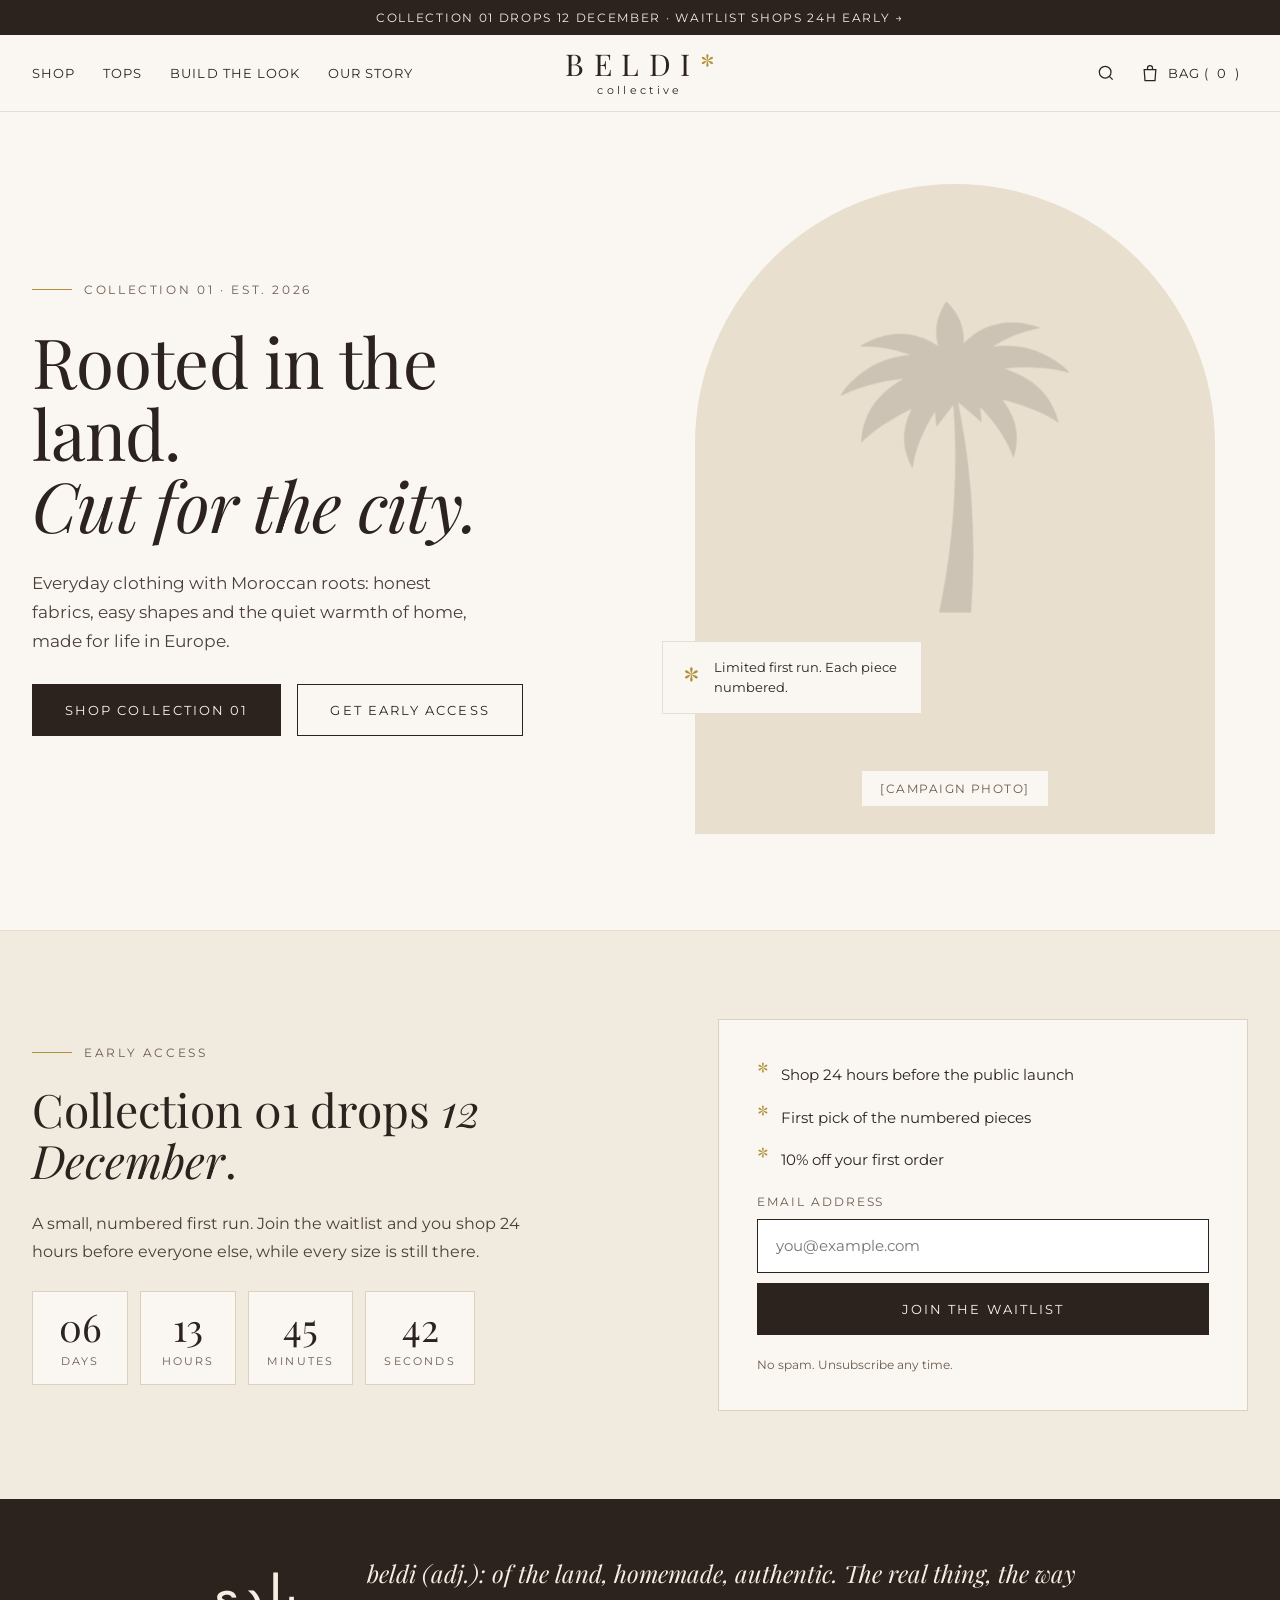
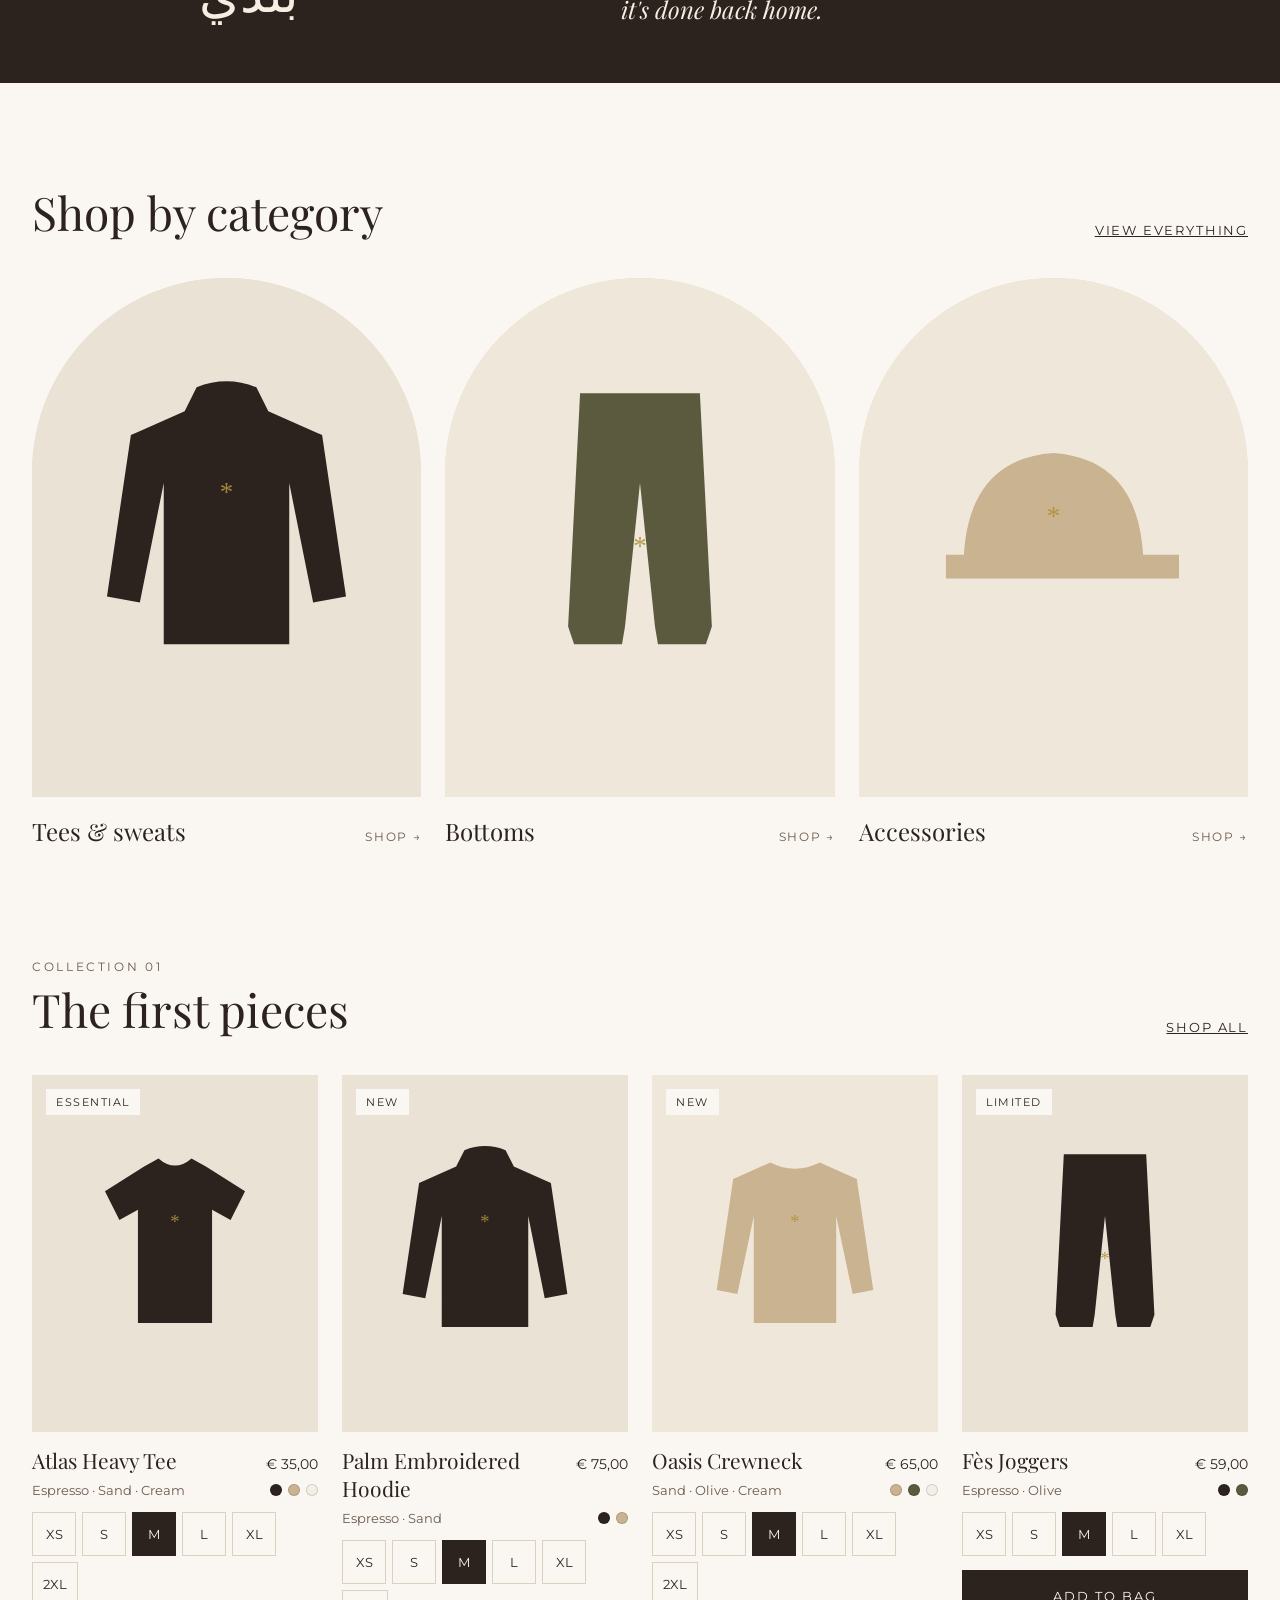
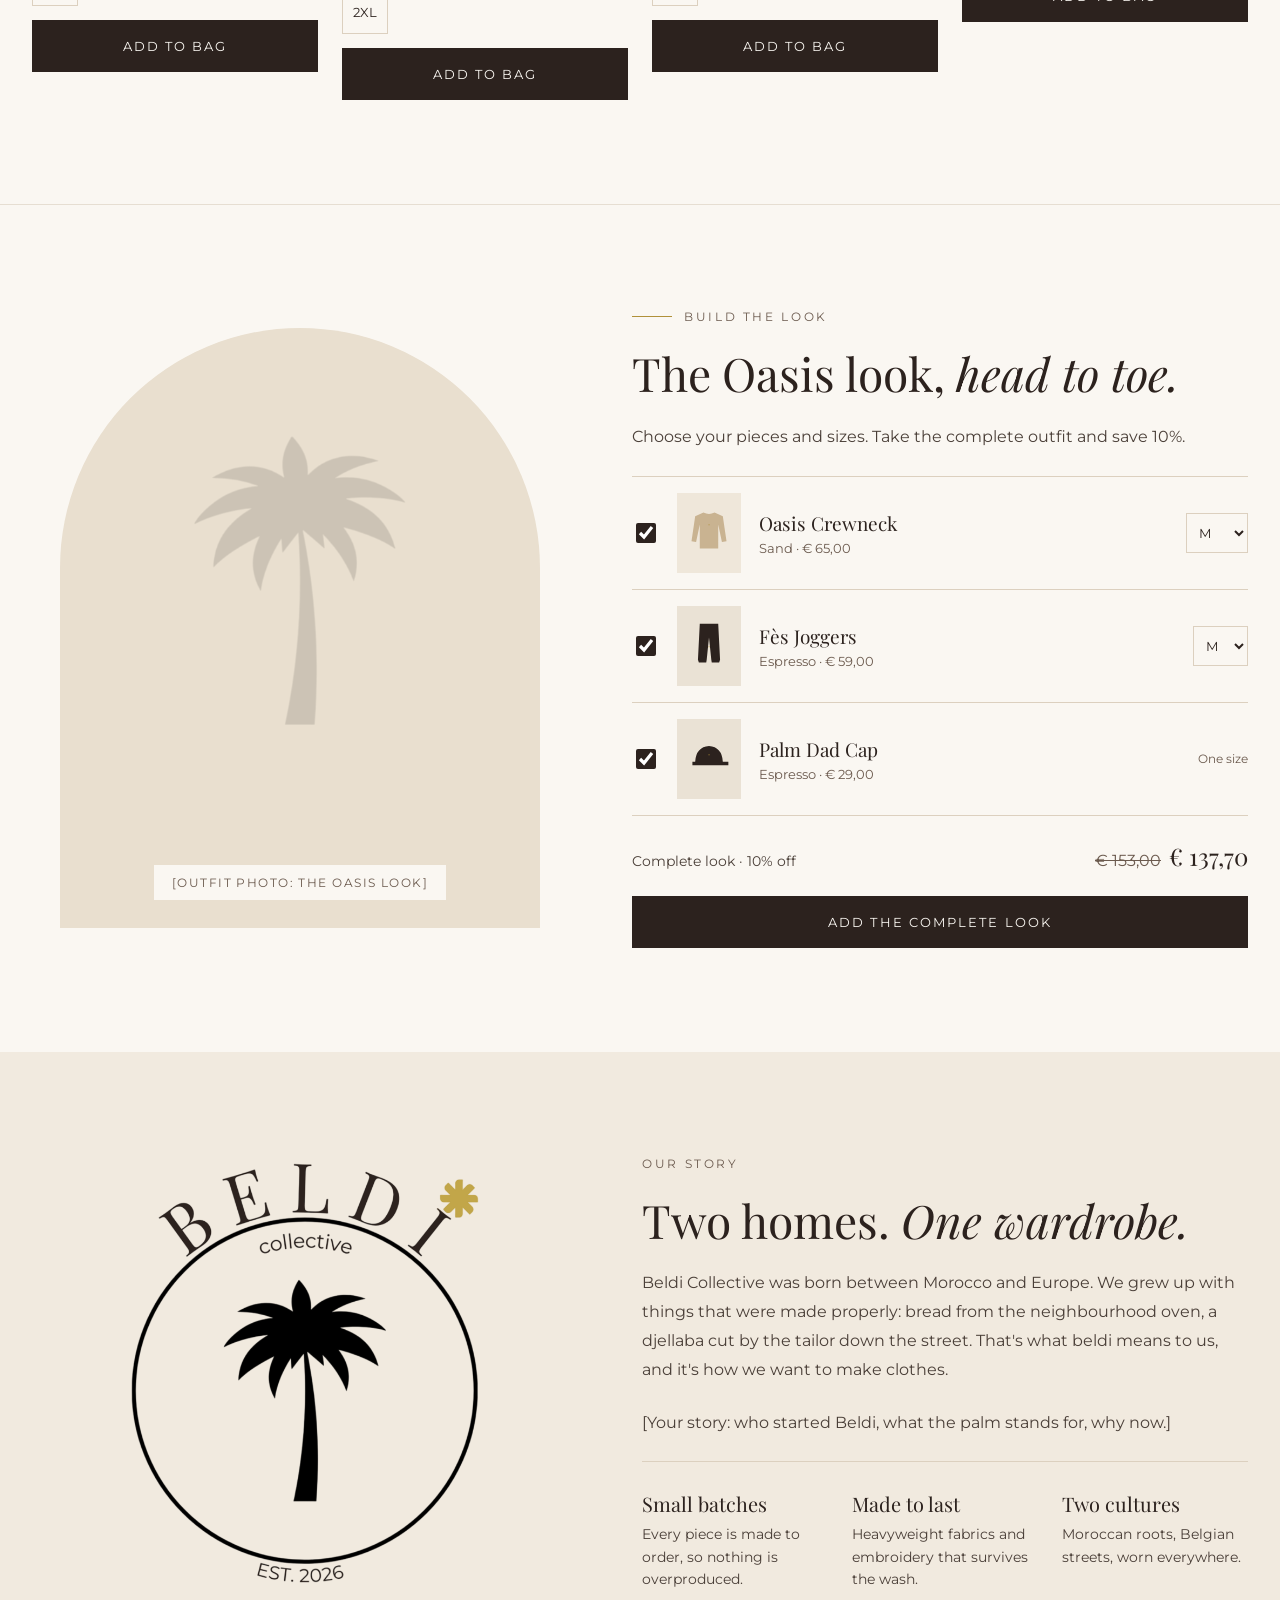
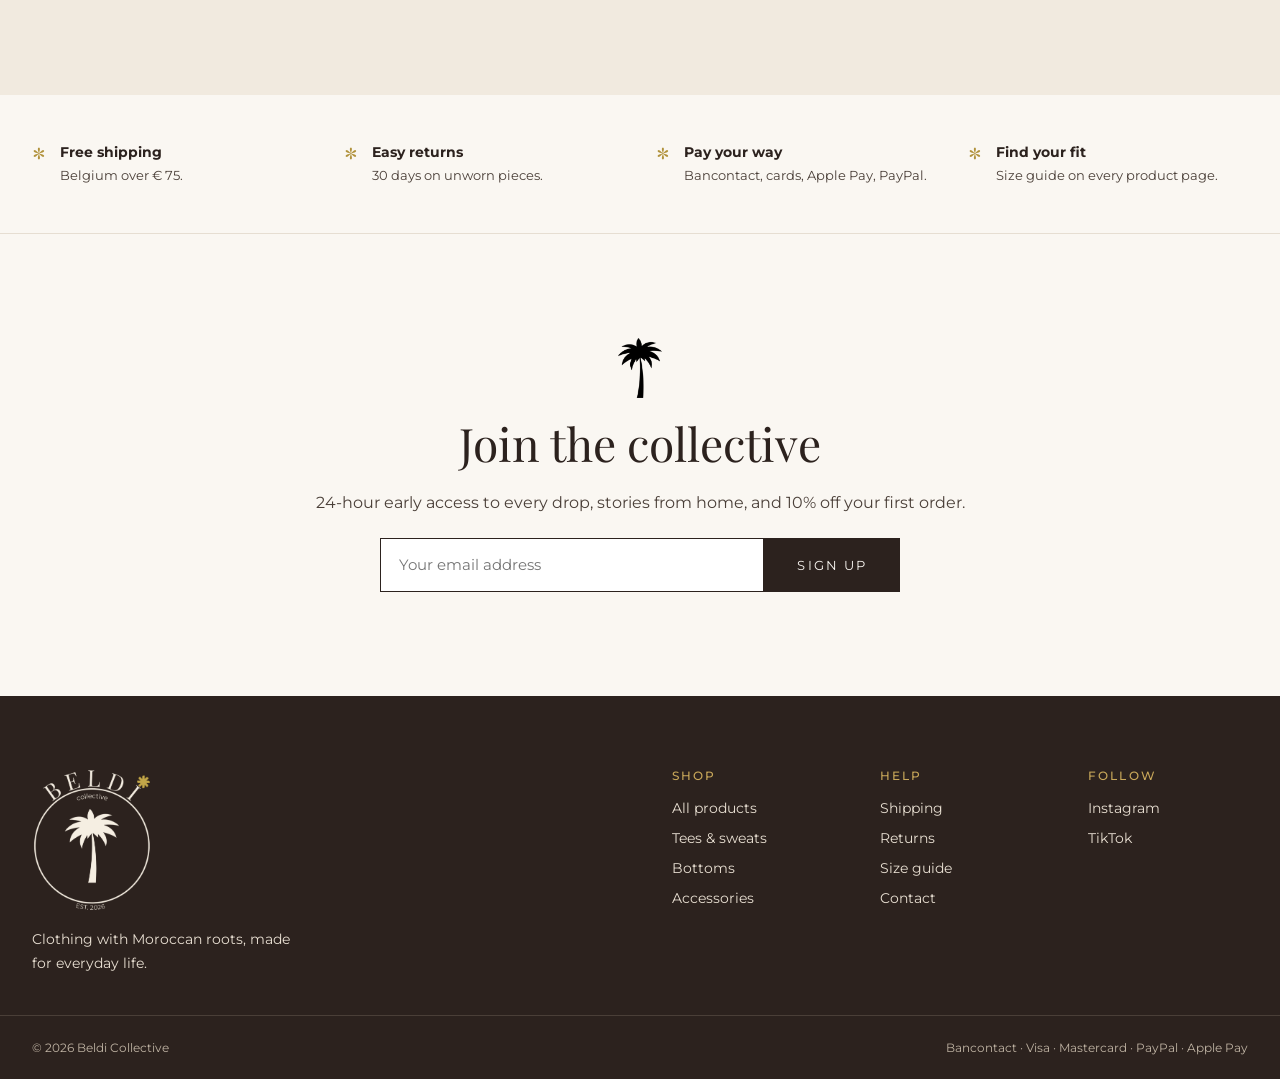
==== index.html @ acef103f "Fix punctuation in story description paragraph Corrected punctuation and sentence structure for clar" ====
<!doctype html>
<html lang="en">
<head>
  <meta charset="utf-8">
  <meta name="viewport" content="width=device-width, initial-scale=1">
  <title>Beldi Collective · Clothing with Moroccan roots</title>
  <meta name="description" content="Beldi Collective makes everyday clothing with Moroccan roots, designed in Belgium. Collection 01 drops soon: join the waitlist for 24-hour early access.">
  <meta property="og:title" content="Beldi Collective · Clothing with Moroccan roots">
  <meta property="og:description" content="Rooted in the land. Cut for the city. Join the waitlist for Collection 01.">
  <meta property="og:image" content="assets/logo.png">
  <link rel="icon" href="assets/palm.png">
  <link rel="preconnect" href="https://fonts.googleapis.com">
  <link rel="preconnect" href="https://fonts.gstatic.com" crossorigin>
  <link href="https://fonts.googleapis.com/css2?family=Playfair+Display:ital,wght@0,400;0,500;1,400&family=Montserrat:wght@400;500;600&display=swap" rel="stylesheet">
  <link rel="stylesheet" href="css/style.css">
  <script type="application/ld+json">
  {"@context":"https://schema.org","@type":"Organization","name":"Beldi Collective","foundingDate":"2026","description":"Everyday clothing with Moroccan roots, designed in Belgium.","logo":"assets/logo.png"}
  </script>
</head>
<body>
  <a class="sr-only" href="#main">Skip to content</a>
  <div class="announce"><a href="#early">Collection 01 drops <span data-cfg="dropDateText"></span> · Waitlist shops 24h early →</a></div>

  <header class="site-header">
    <div class="wrap header-row">
      <div style="display:flex;align-items:center">
        <button class="icon-btn menu-btn" data-menu aria-label="Menu" aria-expanded="false" aria-controls="main-nav"><svg width="22" height="22" viewBox="0 0 24 24" fill="none" stroke="currentColor" stroke-width="1.5" aria-hidden="true"><path d="M4 7h16M4 12h16M4 17h16"/></svg></button>
        <nav class="main-nav" id="main-nav" aria-label="Main">
          <a href="shop.html">Shop</a>
          <a href="shop.html?c=tops">Tops</a>
          <a href="#look">Build the look</a>
          <a href="#story">Our story</a>
        </nav>
      </div>
      <a class="brand" href="index.html" aria-label="Beldi Collective home"><span class="brand-word">BELDI<span>*</span></span><span class="brand-sub">collective</span></a>
      <div class="header-actions">
        <a class="icon-btn hide-sm" href="shop.html" aria-label="Search the shop"><svg width="20" height="20" viewBox="0 0 24 24" fill="none" stroke="currentColor" stroke-width="1.5" aria-hidden="true"><circle cx="11" cy="11" r="7"/><path d="M20 20l-4-4"/></svg></a>
        <button class="bag-btn" data-open-cart aria-label="Open bag"><svg width="20" height="20" viewBox="0 0 24 24" fill="none" stroke="currentColor" stroke-width="1.5" aria-hidden="true"><path d="M5 8h14l-1 13H6L5 8z"/><path d="M9 8V6a3 3 0 016 0v2"/></svg>Bag (<span data-cart-count>0</span>)</button>
      </div>
    </div>
  </header>

  <main id="main">
    <section class="wrap hero">
      <div class="hero-copy">
        <p class="eyebrow">Collection 01 · Est. 2026</p>
        <h1 class="h1">Rooted in the land.<br><em>Cut for the city.</em></h1>
        <p class="lead" style="max-width:460px">Everyday clothing with Moroccan roots: honest fabrics, easy shapes and the quiet warmth of home, made for life in Europe.</p>
        <div class="hero-actions">
          <a class="btn" href="shop.html">Shop Collection 01</a>
          <a class="btn ghost" href="#early">Get early access</a>
        </div>
      </div>
      <div class="hero-media">
        <div class="arch" role="img" aria-label="Campaign photo placeholder">
          <!-- Replace with: <img class="cover" src="assets/campaign.jpg" alt="Model wearing the Oasis Crewneck"> -->
          <img class="watermark" src="assets/palm.png" alt="">
          <span class="ph-label">[Campaign photo]</span>
        </div>
        <div class="hero-badge"><span class="star">*</span><span>Limited first run. Each piece numbered.</span></div>
      </div>
    </section>

    <section id="early" class="band-plaster bordered-top" aria-labelledby="early-title">
      <div class="wrap early">
        <div class="early-copy">
          <p class="eyebrow">Early access</p>
          <h2 class="h2" id="early-title">Collection 01 drops <em data-cfg="dropDateText"></em>.</h2>
          <p class="body" style="max-width:520px">A small, numbered first run. Join the waitlist and you shop 24 hours before everyone else, while every size is still there.</p>
          <div class="countdown" id="countdown" role="timer" aria-label="Time until the drop">
            <div><strong data-cd="d">--</strong><span>Days</span></div>
            <div><strong data-cd="h">--</strong><span>Hours</span></div>
            <div><strong data-cd="m">--</strong><span>Minutes</span></div>
            <div><strong data-cd="s">--</strong><span>Seconds</span></div>
          </div>
        </div>
        <div class="early-card">
          <ul class="perks">
            <li><span class="star" aria-hidden="true">*</span>Shop 24 hours before the public launch</li>
            <li><span class="star" aria-hidden="true">*</span>First pick of the numbered pieces</li>
            <li><span class="star" aria-hidden="true">*</span><span><span data-cfg="firstOrderDiscount"></span>% off your first order</span></li>
          </ul>
          <form class="stack-form" data-waitlist="early-access" novalidate>
            <label class="field-label" for="early-email">Email address</label>
            <input class="input" id="early-email" type="email" autocomplete="email" placeholder="you@example.com" required>
            <button class="btn" type="submit">Join the waitlist</button>
          </form>
          <p class="small-muted">No spam. Unsubscribe any time.</p>
        </div>
      </div>
    </section>

    <section class="band-ink">
      <div class="wrap meaning">
        <span class="ar" lang="ar" dir="rtl">بلدي</span>
        <p>beldi (adj.): of the land, homemade, authentic. The real thing, the way it's done back home.</p>
      </div>
    </section>

    <section class="wrap section" style="padding-bottom:40px" aria-labelledby="cat-title">
      <div class="section-head">
        <h2 class="h2" id="cat-title">Shop by category</h2>
        <a class="link-caps" href="shop.html">View everything</a>
      </div>
      <div class="cat-grid">
        <a class="cat-card" href="shop.html?c=tops"><div class="arch"><img src="assets/products/palm-embroidered-hoodie-espresso.svg" alt=""></div><div class="cat-meta"><span>Tees &amp; sweats</span><span>Shop →</span></div></a>
        <a class="cat-card" href="shop.html?c=bottoms"><div class="arch"><img src="assets/products/fes-joggers-olive.svg" alt=""></div><div class="cat-meta"><span>Bottoms</span><span>Shop →</span></div></a>
        <a class="cat-card" href="shop.html?c=accessories"><div class="arch"><img src="assets/products/palm-dad-cap-sand.svg" alt=""></div><div class="cat-meta"><span>Accessories</span><span>Shop →</span></div></a>
      </div>
    </section>

    <section class="wrap section" style="padding-top:72px" aria-labelledby="feat-title">
      <div class="section-head">
        <div><p class="eyebrow plain">Collection 01</p><h2 class="h2" id="feat-title">The first pieces</h2></div>
        <a class="link-caps" href="shop.html">Shop all</a>
      </div>
      <div class="product-grid" id="featured"><p class="body">Loading…</p></div>
    </section>

    <section id="look" class="bordered-top" aria-labelledby="look-title">
      <div class="wrap section look">
        <div class="look-media">
          <div class="arch" role="img" aria-label="Outfit photo placeholder">
            <img class="watermark" src="assets/palm.png" alt="">
            <span class="ph-label">[Outfit photo: the Oasis look]</span>
          </div>
        </div>
        <div class="look-copy">
          <p class="eyebrow">Build the look</p>
          <h2 class="h2" id="look-title">The Oasis look, <em>head to toe.</em></h2>
          <p class="body">Choose your pieces and sizes. Take the complete outfit and save <span data-cfg="lookBundleDiscount"></span>%.</p>
          <div class="look-list" id="look-list"></div>
          <div class="look-total"><span id="look-summary"></span><span><s id="look-was" hidden></s><strong id="look-price"></strong></span></div>
          <button class="btn block" id="look-add" type="button">Add the complete look</button>
        </div>
      </div>
    </section>

    <section id="story" class="band-plaster" aria-labelledby="story-title">
      <div class="wrap section story">
        <div class="story-media"><img src="assets/logo.png" alt="Beldi Collective logo: a palm tree in a circle, est. 2026"></div>
        <div class="story-copy">
          <p class="eyebrow plain">Our story</p>
          <h2 class="h2" id="story-title" style="font-size:clamp(34px,3.6vw,52px)">Two homes. <em>One wardrobe.</em></h2>
          <p class="body">Beldi Collective was born between Morocco and Europe. We grew up with things that were made properly: bread from the neighbourhood oven, a djellaba cut by the tailor down the street. That's what beldi means to us, and it's how we want to make clothes.</p>
          <p class="body">[Your story: who started Beldi, what the palm stands for, why now.]</p>
          <div class="values">
            <div><h3>Small batches</h3><p>Every piece is made to order, so nothing is overproduced.</p></div>
            <div><h3>Made to last</h3><p>Heavyweight fabrics and embroidery that survives the wash.</p></div>
            <div><h3>Two cultures</h3><p>Moroccan roots, Belgian streets, worn everywhere.</p></div>
          </div>
        </div>
      </div>
    </section>

    <section aria-label="Shopping with us" style="border-bottom:1px solid var(--line)">
      <div class="wrap trust">
        <div><span class="star" aria-hidden="true">*</span><div><strong>Free shipping</strong><p>Belgium over <span data-cfg="freeShippingThreshold"></span>.</p></div></div>
        <div><span class="star" aria-hidden="true">*</span><div><strong>Easy returns</strong><p><span data-cfg="returnsDays"></span> days on unworn pieces.</p></div></div>
        <div><span class="star" aria-hidden="true">*</span><div><strong>Pay your way</strong><p>Bancontact, cards, Apple Pay, PayPal.</p></div></div>
        <div><span class="star" aria-hidden="true">*</span><div><strong>Find your fit</strong><p>Size guide on every product page.</p></div></div>
      </div>
    </section>

    <section class="wrap section" aria-labelledby="news-title">
      <div class="newsletter">
        <img src="assets/palm.png" alt="" width="44">
        <h2 class="h2" id="news-title">Join the collective</h2>
        <p class="body">24-hour early access to every drop, stories from home, and <span data-cfg="firstOrderDiscount"></span>% off your first order.</p>
        <form class="inline-form" data-waitlist="newsletter" novalidate>
          <label class="sr-only" for="news-email">Email address</label>
          <input class="input" id="news-email" type="email" autocomplete="email" placeholder="Your email address" required>
          <button class="btn" type="submit">Sign up</button>
        </form>
      </div>
    </section>
  </main>

  <footer class="site-footer">
    <div class="wrap footer-top">
      <div class="footer-brand"><img src="assets/logo-cream.png" alt="Beldi Collective"><p>Clothing with Moroccan roots, made for everyday life.</p></div>
      <nav class="footer-col" aria-labelledby="f-shop"><h2 id="f-shop">Shop</h2><a href="shop.html">All products</a><a href="shop.html?c=tops">Tees &amp; sweats</a><a href="shop.html?c=bottoms">Bottoms</a><a href="shop.html?c=accessories">Accessories</a></nav>
      <nav class="footer-col" aria-labelledby="f-help"><h2 id="f-help">Help</h2><a href="product.html?p=atlas-heavy-tee#details">Shipping</a><a href="product.html?p=atlas-heavy-tee#details">Returns</a><a href="product.html?p=atlas-heavy-tee#size-guide">Size guide</a><a href="mailto:hello@example.com">Contact</a></nav>
      <nav class="footer-col" aria-labelledby="f-follow"><h2 id="f-follow">Follow</h2><a href="#">Instagram</a><a href="#">TikTok</a></nav>
    </div>
    <div class="wrap footer-bottom"><span>© <span data-year>2026</span> Beldi Collective</span><span>Bancontact · Visa · Mastercard · PayPal · Apple Pay</span></div>
  </footer>

  <script src="js/config.js"></script>
  <script src="js/store.js"></script>
  <script src="js/home.js"></script>
</body>
</html>
---- css/style.css ----
/* Beldi Collective · Oasis theme */
:root {
  --ivory: #FAF7F2;
  --plaster: #F1EADF;
  --sand: #E9DFCF;
  --line: #E6DED2;
  --line-strong: #DCD0BF;
  --ink: #2C221E;
  --ink-soft: #4A3F38;
  --muted: #6B5A4E;
  --gold: #B0913A;
  --gold-light: #C9A85A;
  --serif: 'Playfair Display', Georgia, serif;
  --sans: 'Montserrat', system-ui, sans-serif;
  --wrap: 1320px;
}
*, *::before, *::after { box-sizing: border-box; }
html { scroll-behavior: smooth; }
body { margin: 0; background: var(--ivory); color: var(--ink); font-family: var(--sans); -webkit-font-smoothing: antialiased; }
img { max-width: 100%; display: block; }
a { color: var(--ink); }
a:hover { color: var(--muted); }
button, input, select { font-family: inherit; color: inherit; }
button { cursor: pointer; }
:focus-visible { outline: 2px solid var(--gold); outline-offset: 2px; }
.sr-only { position: absolute; width: 1px; height: 1px; overflow: hidden; clip: rect(0 0 0 0); white-space: nowrap; }
.wrap { max-width: var(--wrap); margin: 0 auto; padding-left: 32px; padding-right: 32px; }
@media (max-width: 640px) { .wrap { padding-left: 20px; padding-right: 20px; } }

/* Type */
.eyebrow { display: flex; align-items: center; gap: 12px; font-size: 12px; letter-spacing: .22em; text-transform: uppercase; color: var(--muted); margin: 0; }
.eyebrow::before { content: ''; width: 40px; height: 1px; background: var(--gold); }
.eyebrow.plain::before { display: none; }
.h1, .h2, .h3 { font-family: var(--serif); font-weight: 400; margin: 0; }
.h1 { font-size: clamp(44px, 5.4vw, 80px); line-height: 1.04; letter-spacing: -.01em; }
.h2 { font-size: clamp(34px, 3.6vw, 48px); line-height: 1.1; }
.h3 { font-size: 21px; }
.lead { font-size: 17px; line-height: 1.7; color: var(--ink-soft); margin: 0; }
.body { font-size: 16px; line-height: 1.8; color: var(--ink-soft); margin: 0; }
.star { font-family: var(--serif); color: var(--gold); line-height: 1; }
.link-caps { font-size: 13px; letter-spacing: .14em; text-transform: uppercase; }

/* Buttons */
.btn { display: inline-flex; align-items: center; justify-content: center; gap: 10px; min-height: 52px; padding: 0 32px; font-size: 13px; letter-spacing: .16em; text-transform: uppercase; text-decoration: none; border: 1px solid var(--ink); background: var(--ink); color: var(--ivory); transition: background .2s, color .2s; }
.btn:hover { background: #45372F; color: var(--ivory); }
.btn.ghost { background: transparent; color: var(--ink); }
.btn.ghost:hover { background: var(--ink); color: var(--ivory); }
.btn.block { width: 100%; }
.btn[disabled] { opacity: .5; cursor: not-allowed; }
.btn.done { background: transparent; color: var(--ink); }
.icon-btn { background: none; border: 0; width: 44px; height: 44px; display: grid; place-items: center; color: var(--ink); }

/* Announcement + header */
.announce { background: var(--ink); color: #F5EEE2; font-size: 12px; letter-spacing: .14em; text-transform: uppercase; text-align: center; padding: 10px 16px; }
.announce a { color: #F5EEE2; text-decoration: none; }
.site-header { position: sticky; top: 0; z-index: 30; background: rgba(250,247,242,.96); backdrop-filter: blur(6px); border-bottom: 1px solid var(--line); }
.header-row { display: grid; grid-template-columns: 1fr auto 1fr; align-items: center; gap: 16px; padding-top: 14px; padding-bottom: 14px; }
.main-nav { display: flex; gap: 28px; font-size: 13px; letter-spacing: .08em; text-transform: uppercase; }
.main-nav a { text-decoration: none; padding: 12px 0; }
.main-nav a[aria-current="page"] { border-bottom: 1px solid var(--ink); }
.brand { text-decoration: none; display: flex; flex-direction: column; align-items: center; }
.brand-word { font-family: var(--serif); font-size: 30px; letter-spacing: .32em; padding-left: .32em; line-height: 1; }
.brand-word span { color: var(--gold); }
.brand-sub { font-size: 11px; letter-spacing: .3em; margin-top: 4px; }
.header-actions { display: flex; justify-content: flex-end; align-items: center; gap: 4px; }
.bag-btn { background: none; border: 0; height: 44px; padding: 0 8px; display: flex; align-items: center; gap: 8px; font-size: 13px; letter-spacing: .08em; text-transform: uppercase; }
.menu-btn { display: none; }
@media (max-width: 860px) {
  .header-row { grid-template-columns: auto 1fr auto; }
  .brand { align-items: flex-start; }
  .brand-word { font-size: 24px; padding-left: 0; }
  .menu-btn { display: grid; }
  .main-nav { display: none; position: absolute; left: 0; right: 0; top: 100%; background: var(--ivory); flex-direction: column; gap: 0; padding: 8px 20px 20px; border-bottom: 1px solid var(--line); }
  .main-nav.open { display: flex; }
  .main-nav a { padding: 14px 0; border-bottom: 1px solid var(--line); }
  .header-actions .hide-sm { display: none; }
}

/* Hero */
.hero { display: flex; flex-wrap: wrap; gap: 64px; align-items: center; padding-top: 72px; padding-bottom: 96px; }
.hero-copy { flex: 1 1 440px; display: flex; flex-direction: column; gap: 28px; }
.hero-actions { display: flex; flex-wrap: wrap; gap: 16px; }
.hero-media { flex: 1 1 460px; position: relative; display: flex; justify-content: center; }
.arch { width: 100%; aspect-ratio: 4 / 5; border-radius: 999px 999px 0 0; background: var(--sand); position: relative; overflow: hidden; display: flex; align-items: flex-end; justify-content: center; }
.arch > img.cover { position: absolute; inset: 0; width: 100%; height: 100%; object-fit: cover; }
.arch .watermark { position: absolute; top: 18%; left: 50%; transform: translateX(-50%); width: 44%; opacity: .12; }
.arch .ph-label { position: relative; margin-bottom: 28px; background: var(--ivory); padding: 10px 18px; font-size: 12px; letter-spacing: .12em; text-transform: uppercase; color: var(--muted); }
.hero-media .arch { max-width: 520px; }
.hero-badge { position: absolute; left: 0; bottom: 120px; background: var(--ivory); border: 1px solid var(--line); padding: 16px 20px; display: flex; gap: 14px; align-items: center; max-width: 260px; font-size: 13px; line-height: 1.5; }
.hero-badge .star { font-size: 34px; }

/* Sections */
.section { padding-top: 104px; padding-bottom: 104px; }
.section-head { display: flex; flex-wrap: wrap; justify-content: space-between; align-items: flex-end; gap: 16px; margin-bottom: 40px; }
.section-head > div { display: flex; flex-direction: column; gap: 10px; }
.band-plaster { background: var(--plaster); }
.band-ink { background: var(--ink); color: #F5EEE2; }
.bordered-top { border-top: 1px solid var(--line); }

/* Early access */
.early { display: flex; flex-wrap: wrap; gap: 56px; align-items: center; padding-top: 88px; padding-bottom: 88px; }
.early-copy { flex: 1 1 520px; display: flex; flex-direction: column; gap: 24px; }
.countdown { display: flex; flex-wrap: wrap; gap: 12px; }
.countdown div { background: var(--ivory); border: 1px solid var(--line-strong); min-width: 96px; padding: 16px 18px; text-align: center; }
.countdown strong { display: block; font-family: var(--serif); font-weight: 400; font-size: 38px; line-height: 1; font-variant-numeric: tabular-nums; }
.countdown span { display: block; font-size: 11px; letter-spacing: .2em; text-transform: uppercase; color: var(--muted); margin-top: 8px; }
.early-card { flex: 1 1 420px; background: var(--ivory); border: 1px solid var(--line-strong); padding: clamp(28px, 3vw, 44px); display: flex; flex-direction: column; gap: 22px; }
.perks { list-style: none; margin: 0; padding: 0; display: flex; flex-direction: column; gap: 14px; }
.perks li { display: flex; gap: 12px; align-items: baseline; font-size: 15px; line-height: 1.5; }
.perks .star { font-size: 24px; }
.field-label { font-size: 12px; letter-spacing: .16em; text-transform: uppercase; color: var(--muted); }
.input { height: 54px; border: 1px solid var(--ink); background: #fff; padding: 0 18px; font-size: 15px; min-width: 0; width: 100%; }
.stack-form { display: flex; flex-direction: column; gap: 10px; }
.inline-form { display: flex; flex-wrap: wrap; width: 100%; max-width: 520px; }
.inline-form .input { flex: 1 1 260px; width: auto; }
.form-done { font-family: var(--serif); font-style: italic; font-size: 22px; line-height: 1.4; margin: 0; }
.small-muted { font-size: 12px; color: var(--muted); margin: 0; }

/* Meaning band */
.meaning { display: flex; flex-wrap: wrap; gap: 32px 64px; align-items: center; justify-content: center; text-align: center; padding-top: 56px; padding-bottom: 56px; }
.meaning .ar { font-family: var(--serif); font-size: 52px; line-height: 1; }
.meaning p { font-family: var(--serif); font-style: italic; font-size: 24px; line-height: 1.5; margin: 0; max-width: 720px; }

/* Grids + cards */
.cat-grid { display: grid; grid-template-columns: repeat(auto-fit, minmax(260px, 1fr)); gap: 24px; }
.cat-card { text-decoration: none; display: flex; flex-direction: column; gap: 18px; }
.cat-card .arch { aspect-ratio: 3 / 4; display: grid; place-items: center; }
.cat-card .arch img { width: 100%; height: 100%; object-fit: cover; }
.cat-meta { display: flex; justify-content: space-between; align-items: baseline; }
.cat-meta span:first-child { font-family: var(--serif); font-size: 24px; }
.cat-meta span:last-child { font-size: 12px; letter-spacing: .14em; text-transform: uppercase; color: var(--muted); }

.product-grid { display: grid; grid-template-columns: repeat(auto-fill, minmax(260px, 1fr)); gap: 44px 24px; }
.card { display: flex; flex-direction: column; gap: 14px; }
.card-media { position: relative; display: block; aspect-ratio: 4 / 5; background: var(--sand); overflow: hidden; }
.card-media img { width: 100%; height: 100%; object-fit: cover; transition: transform .5s; }
.card-media:hover img { transform: scale(1.03); }
.tag { position: absolute; top: 14px; left: 14px; background: var(--ivory); font-size: 11px; letter-spacing: .14em; text-transform: uppercase; padding: 6px 10px; }
.card-row { display: flex; justify-content: space-between; gap: 12px; align-items: baseline; }
.card-title { font-family: var(--serif); font-weight: 400; font-size: 21px; margin: 0; }
.card-title a { text-decoration: none; }
.price { font-size: 14px; white-space: nowrap; }
.card-sub { font-size: 13px; color: var(--muted); margin-top: -6px; }
.pills { display: flex; gap: 6px; flex-wrap: wrap; }
.pill { min-width: 44px; height: 44px; padding: 0 10px; font-size: 13px; border: 1px solid var(--line-strong); background: transparent; }
.pill[aria-pressed="true"] { border-color: var(--ink); background: var(--ink); color: var(--ivory); }
.pill:disabled { opacity: .35; text-decoration: line-through; cursor: not-allowed; }
.swatches { display: flex; gap: 8px; flex-wrap: wrap; }
.swatch { width: 44px; height: 44px; border-radius: 999px; border: 1px solid transparent; background: none; display: grid; place-items: center; padding: 0; }
.swatch span { width: 28px; height: 28px; border-radius: 999px; border: 1px solid rgba(0,0,0,.15); }
.swatch[aria-pressed="true"] { border-color: var(--ink); }
.dots { display: flex; gap: 6px; }
.dots span { width: 12px; height: 12px; border-radius: 999px; border: 1px solid rgba(0,0,0,.15); }

/* Build the look */
.look { display: flex; flex-wrap: wrap; gap: 64px; align-items: center; }
.look-media { flex: 1 1 400px; display: flex; justify-content: center; }
.look-media .arch { max-width: 480px; }
.look-copy { flex: 1 1 480px; display: flex; flex-direction: column; gap: 24px; }
.look-list { border-top: 1px solid var(--line-strong); }
.look-item { display: flex; align-items: center; gap: 18px; padding: 16px 0; border-bottom: 1px solid var(--line-strong); cursor: pointer; }
.look-item input { width: 20px; height: 20px; accent-color: var(--ink); flex: 0 0 auto; }
.look-item img { width: 64px; height: 80px; object-fit: cover; flex: 0 0 auto; background: var(--sand); }
.look-item .meta { flex: 1; display: flex; flex-direction: column; gap: 4px; }
.look-item .meta strong { font-family: var(--serif); font-weight: 400; font-size: 19px; }
.look-item .meta span { font-size: 13px; color: var(--muted); }
.look-item select { height: 40px; border: 1px solid var(--line-strong); background: var(--ivory); padding: 0 8px; font-size: 13px; }
.look-total { display: flex; justify-content: space-between; align-items: baseline; gap: 16px; flex-wrap: wrap; font-size: 14px; color: var(--ink-soft); }
.look-total strong { font-family: var(--serif); font-weight: 400; font-size: 24px; color: var(--ink); }
.look-total s { color: var(--muted); margin-right: 8px; font-size: 16px; }

/* Story */
.story { display: flex; flex-wrap: wrap; gap: 64px; align-items: center; }
.story-media { flex: 1 1 420px; display: flex; justify-content: center; }
.story-media img { width: 100%; max-width: 360px; }
.story-copy { flex: 1 1 480px; display: flex; flex-direction: column; gap: 24px; }
.values { display: grid; grid-template-columns: repeat(auto-fit, minmax(160px, 1fr)); gap: 24px; padding-top: 12px; border-top: 1px solid var(--line-strong); }
.values h3 { font-family: var(--serif); font-weight: 400; font-size: 20px; margin: 16px 0 6px; }
.values p { font-size: 14px; line-height: 1.6; color: var(--ink-soft); margin: 0; }

/* Trust */
.trust { display: grid; grid-template-columns: repeat(auto-fit, minmax(220px, 1fr)); gap: 32px; padding-top: 48px; padding-bottom: 48px; }
.trust > div { display: flex; gap: 14px; align-items: flex-start; }
.trust .star { font-size: 28px; }
.trust strong { display: block; font-size: 14px; margin-bottom: 4px; }
.trust p { font-size: 13px; line-height: 1.6; color: var(--ink-soft); margin: 0; }

/* Newsletter */
.newsletter { max-width: 760px; margin: 0 auto; text-align: center; display: flex; flex-direction: column; align-items: center; gap: 20px; }

/* Footer */
.site-footer { background: var(--ink); color: #E8DFD2; }
.footer-top { display: flex; flex-wrap: wrap; gap: 48px; justify-content: space-between; padding-top: 72px; padding-bottom: 40px; }
.footer-brand { flex: 1 1 260px; display: flex; flex-direction: column; gap: 16px; }
.footer-brand img { width: 120px; }
.footer-brand p { font-size: 14px; line-height: 1.7; margin: 0; max-width: 280px; }
.footer-col { flex: 0 1 160px; display: flex; flex-direction: column; gap: 12px; font-size: 14px; }
.footer-col h2 { font-family: var(--sans); font-weight: 500; font-size: 12px; letter-spacing: .18em; text-transform: uppercase; color: var(--gold-light); margin: 0 0 4px; }
.footer-col a { color: #E8DFD2; text-decoration: none; }
.footer-col a:hover { color: #fff; }
.footer-bottom { border-top: 1px solid #4A3F38; display: flex; flex-wrap: wrap; justify-content: space-between; gap: 12px; font-size: 12px; color: #BFB3A3; padding-top: 24px; padding-bottom: 24px; }

/* Shop page */
.page-head { padding-top: 64px; padding-bottom: 40px; display: flex; flex-direction: column; gap: 16px; }
.toolbar { display: flex; flex-wrap: wrap; gap: 16px; justify-content: space-between; align-items: center; border-top: 1px solid var(--line); border-bottom: 1px solid var(--line); padding-top: 12px; padding-bottom: 12px; margin-bottom: 40px; }
.chips { display: flex; flex-wrap: wrap; gap: 8px; }
.chip { height: 44px; padding: 0 18px; border: 1px solid var(--line-strong); background: transparent; font-size: 12px; letter-spacing: .14em; text-transform: uppercase; }
.chip[aria-pressed="true"] { background: var(--ink); color: var(--ivory); border-color: var(--ink); }
.select { height: 44px; border: 1px solid var(--line-strong); background: var(--ivory); padding: 0 12px; font-size: 13px; }

/* Product page */
.crumbs { font-size: 12px; letter-spacing: .1em; text-transform: uppercase; color: var(--muted); padding-top: 28px; }
.crumbs a { color: var(--muted); text-decoration: none; }
.pdp { display: flex; flex-wrap: wrap; gap: 56px; padding-top: 28px; padding-bottom: 96px; align-items: flex-start; }
.gallery { flex: 1 1 520px; display: grid; grid-template-columns: 88px 1fr; gap: 16px; }
.thumbs { display: flex; flex-direction: column; gap: 12px; }
.thumbs button { padding: 0; border: 1px solid transparent; background: var(--sand); aspect-ratio: 4 / 5; }
.thumbs button[aria-pressed="true"] { border-color: var(--ink); }
.thumbs img { width: 100%; height: 100%; object-fit: cover; }
.main-img { background: var(--sand); aspect-ratio: 4 / 5; }
.main-img img { width: 100%; height: 100%; object-fit: cover; }
@media (max-width: 640px) { .gallery { grid-template-columns: 1fr; } .thumbs { flex-direction: row; order: 2; } .thumbs button { width: 64px; } }
.buy { flex: 1 1 400px; display: flex; flex-direction: column; gap: 24px; position: sticky; top: 110px; }
.buy .h1 { font-size: clamp(36px, 3.4vw, 52px); }
.buy-price { font-size: 20px; }
.opt-head { display: flex; justify-content: space-between; font-size: 12px; letter-spacing: .16em; text-transform: uppercase; color: var(--muted); margin-bottom: 10px; }
.opt-head button { background: none; border: 0; padding: 0; font-size: 12px; letter-spacing: .1em; text-transform: uppercase; text-decoration: underline; color: var(--ink); min-height: 24px; }
.qty { display: inline-flex; border: 1px solid var(--line-strong); }
.qty button { width: 44px; height: 50px; background: none; border: 0; font-size: 18px; }
.qty output { width: 44px; display: grid; place-items: center; font-size: 15px; }
.buy-row { display: flex; gap: 12px; }
.buy-row .btn { flex: 1; }
.ship-note { font-size: 13px; color: var(--ink-soft); display: flex; flex-direction: column; gap: 8px; border-top: 1px solid var(--line); padding-top: 18px; }
.acc { border-top: 1px solid var(--line-strong); }
.acc details { border-bottom: 1px solid var(--line-strong); }
.acc summary { list-style: none; cursor: pointer; display: flex; justify-content: space-between; align-items: center; min-height: 56px; font-size: 13px; letter-spacing: .14em; text-transform: uppercase; }
.acc summary::-webkit-details-marker { display: none; }
.acc summary::after { content: '+'; font-size: 20px; }
.acc details[open] summary::after { content: '−'; }
.acc .acc-body { padding-bottom: 20px; font-size: 14px; line-height: 1.7; color: var(--ink-soft); }
.size-table { width: 100%; border-collapse: collapse; font-size: 13px; }
.size-table th, .size-table td { text-align: left; padding: 8px 6px; border-bottom: 1px solid var(--line); }

/* Cart drawer */
.drawer-backdrop { position: fixed; inset: 0; background: rgba(44,34,30,.4); z-index: 50; opacity: 0; pointer-events: none; transition: opacity .25s; }
.drawer { position: fixed; top: 0; right: 0; bottom: 0; width: min(440px, 100%); background: var(--ivory); z-index: 60; transform: translateX(100%); transition: transform .3s ease; display: flex; flex-direction: column; }
body.cart-open .drawer { transform: none; }
body.cart-open .drawer-backdrop { opacity: 1; pointer-events: auto; }
.drawer-head { display: flex; justify-content: space-between; align-items: center; padding: 18px 24px; border-bottom: 1px solid var(--line); }
.drawer-head h2 { font-family: var(--serif); font-weight: 400; font-size: 26px; margin: 0; }
.ship-progress { padding: 16px 24px; border-bottom: 1px solid var(--line); font-size: 13px; display: flex; flex-direction: column; gap: 10px; }
.bar { height: 4px; background: var(--line); }
.bar span { display: block; height: 100%; background: var(--gold); transition: width .3s; }
.drawer-items { flex: 1; overflow-y: auto; padding: 8px 24px; }
.line { display: grid; grid-template-columns: 72px 1fr auto; gap: 14px; padding: 16px 0; border-bottom: 1px solid var(--line); }
.line img { width: 72px; height: 90px; object-fit: cover; background: var(--sand); }
.line h3 { font-family: var(--serif); font-weight: 400; font-size: 17px; margin: 0 0 4px; }
.line .opts { font-size: 12px; color: var(--muted); }
.line .qty button { width: 36px; height: 36px; }
.line .qty output { width: 32px; font-size: 13px; }
.line .remove { background: none; border: 0; font-size: 12px; text-decoration: underline; color: var(--muted); padding: 0; min-height: 32px; }
.line-right { display: flex; flex-direction: column; align-items: flex-end; justify-content: space-between; font-size: 14px; }
.drawer-foot { border-top: 1px solid var(--line); padding: 20px 24px; display: flex; flex-direction: column; gap: 14px; }
.drawer-foot .row { display: flex; justify-content: space-between; font-size: 15px; }
.drawer-empty { padding: 48px 0; text-align: center; display: flex; flex-direction: column; gap: 18px; align-items: center; }
.demo-note { font-size: 13px; line-height: 1.6; background: var(--plaster); padding: 12px 14px; margin: 0; }

/* Toast */
.toast { position: fixed; left: 50%; bottom: 28px; transform: translate(-50%, 20px); background: var(--ink); color: var(--ivory); padding: 14px 22px; font-size: 13px; letter-spacing: .08em; z-index: 70; opacity: 0; transition: opacity .25s, transform .25s; pointer-events: none; }
.toast.show { opacity: 1; transform: translate(-50%, 0); }

@media (prefers-reduced-motion: reduce) { *, *::before, *::after { transition: none !important; scroll-behavior: auto !important; } }
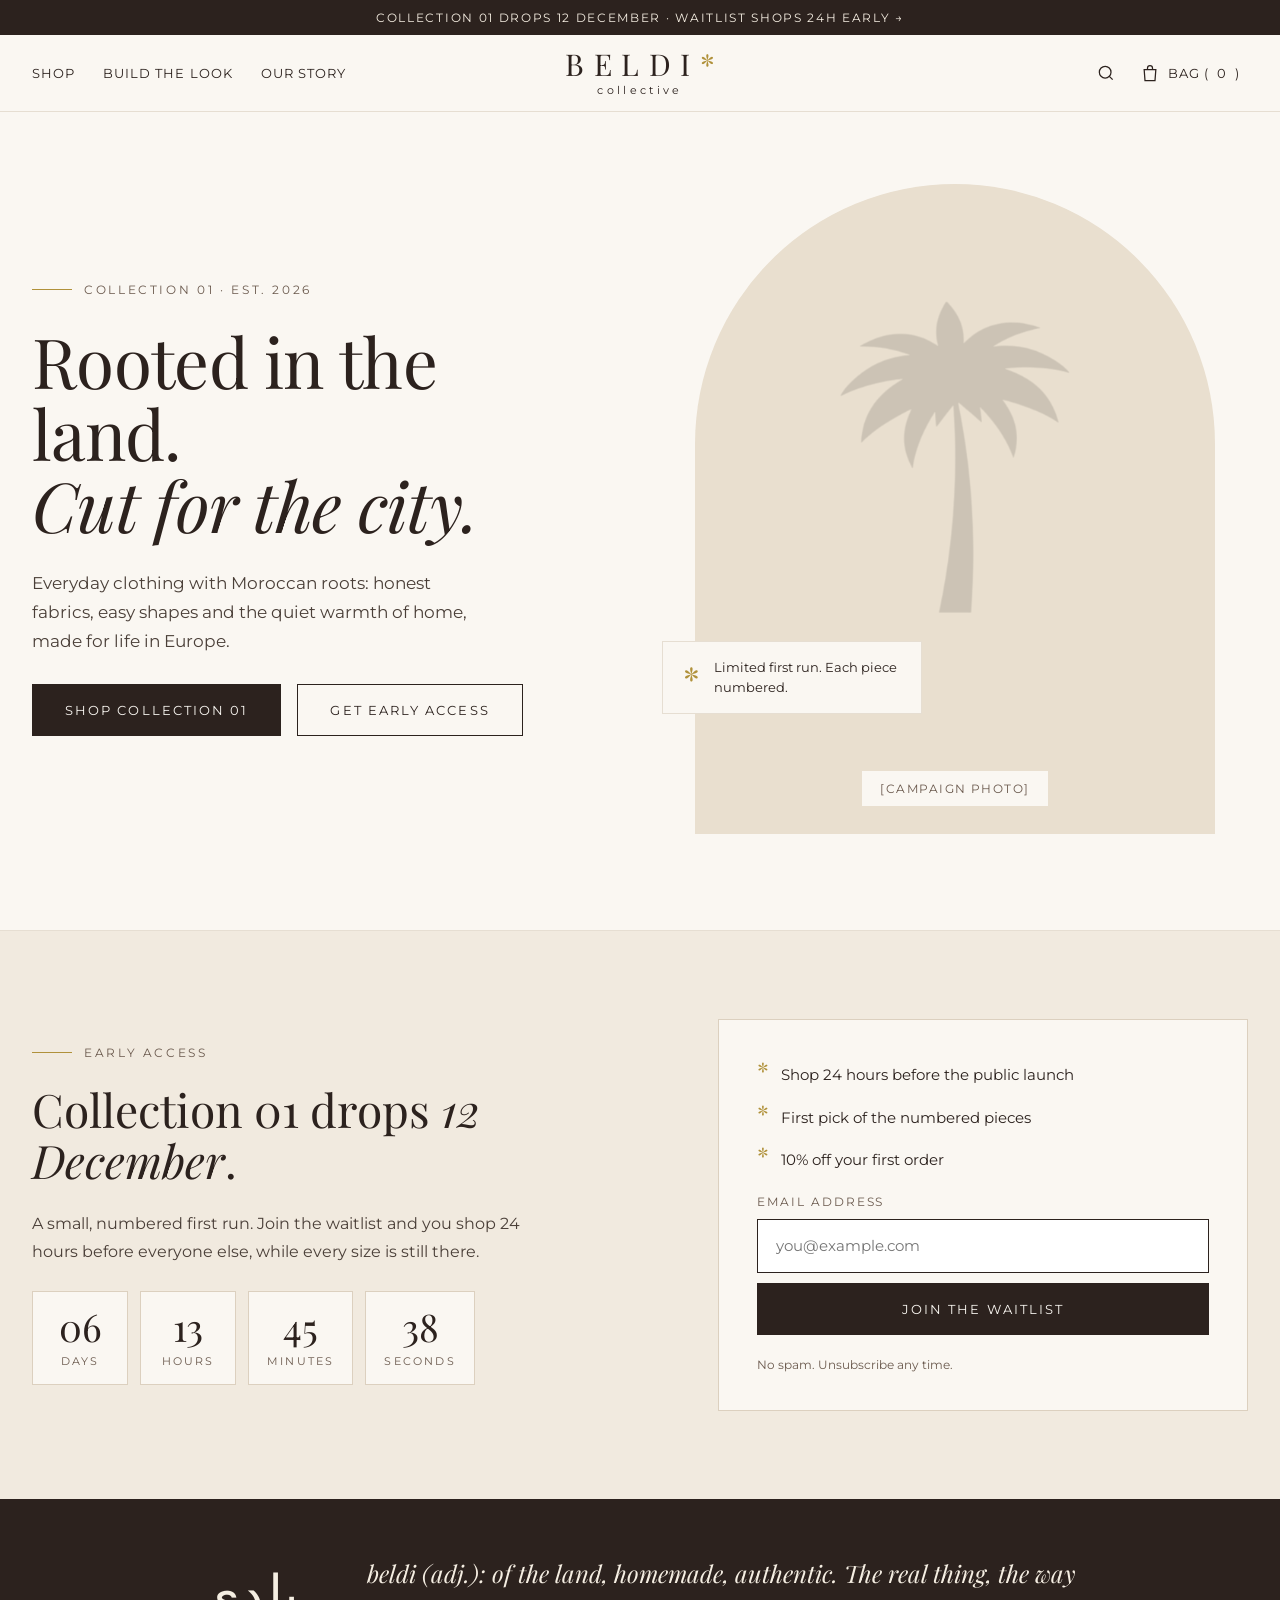
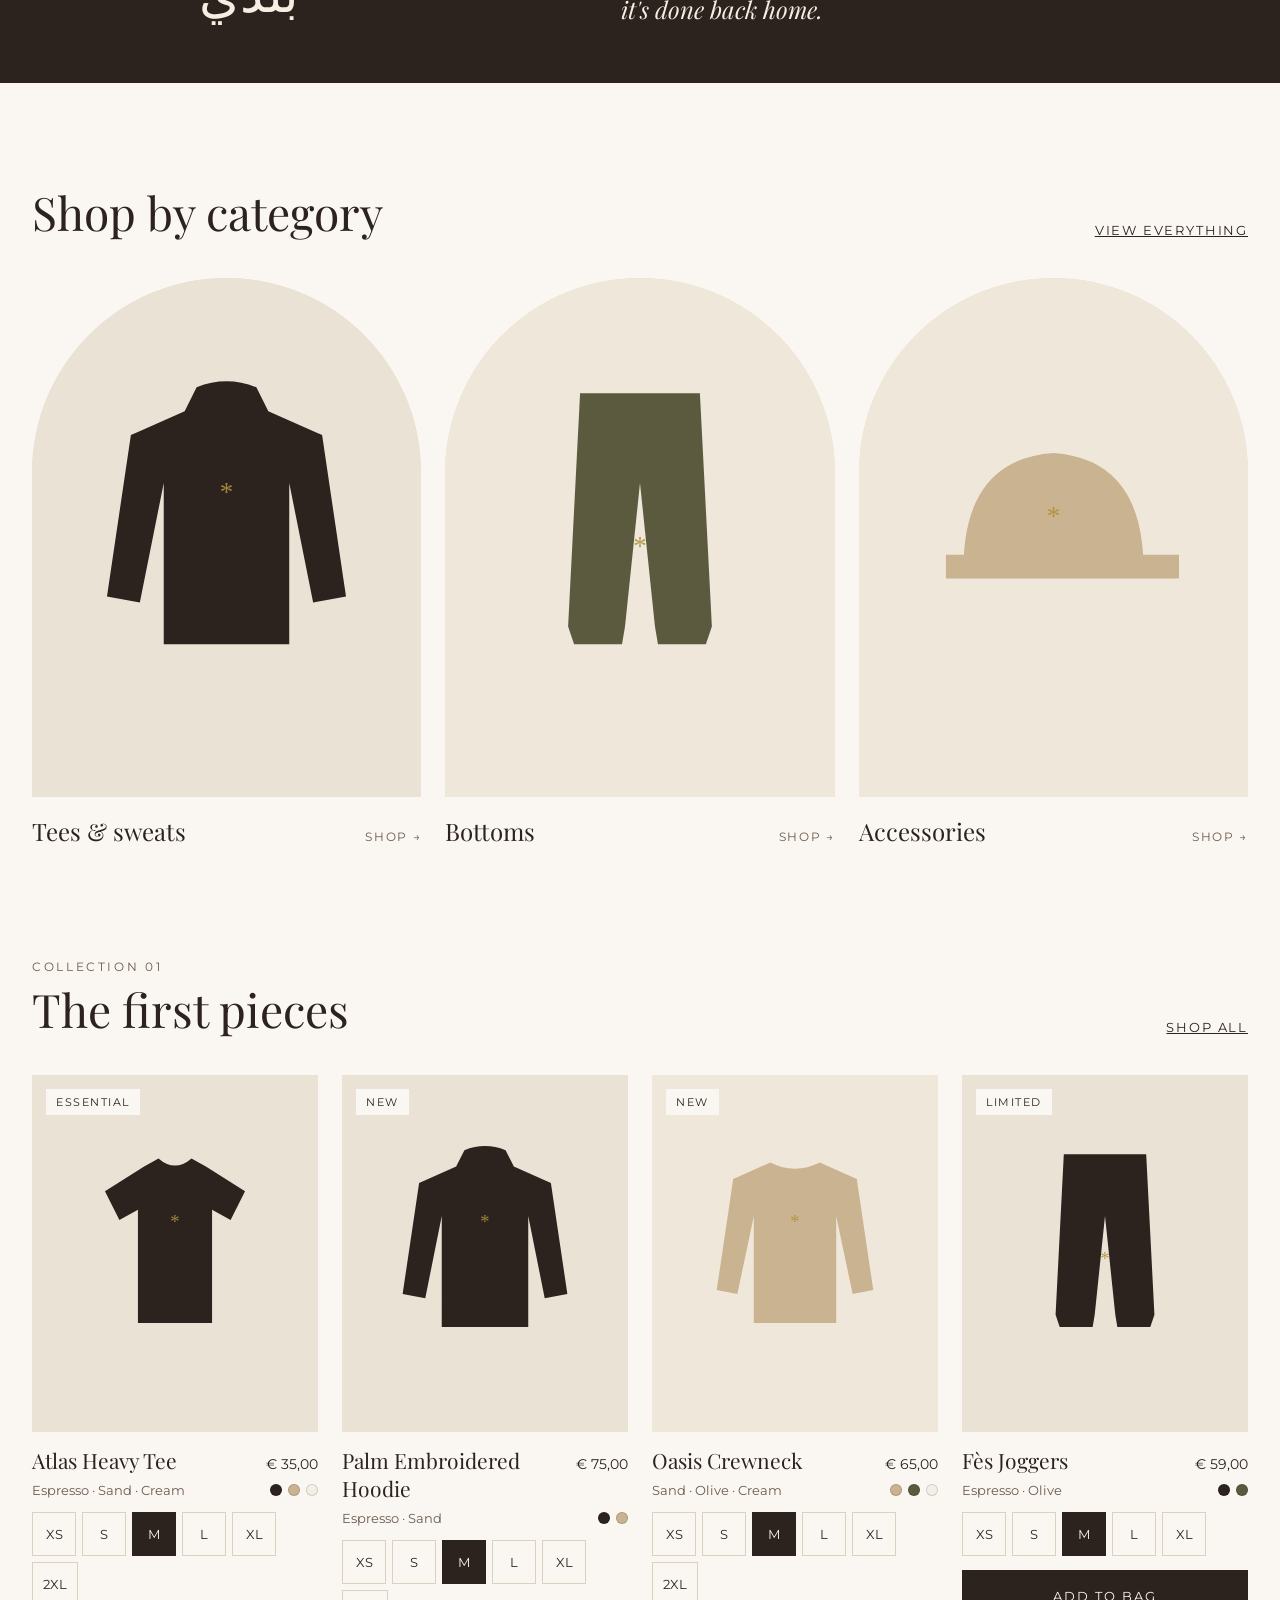
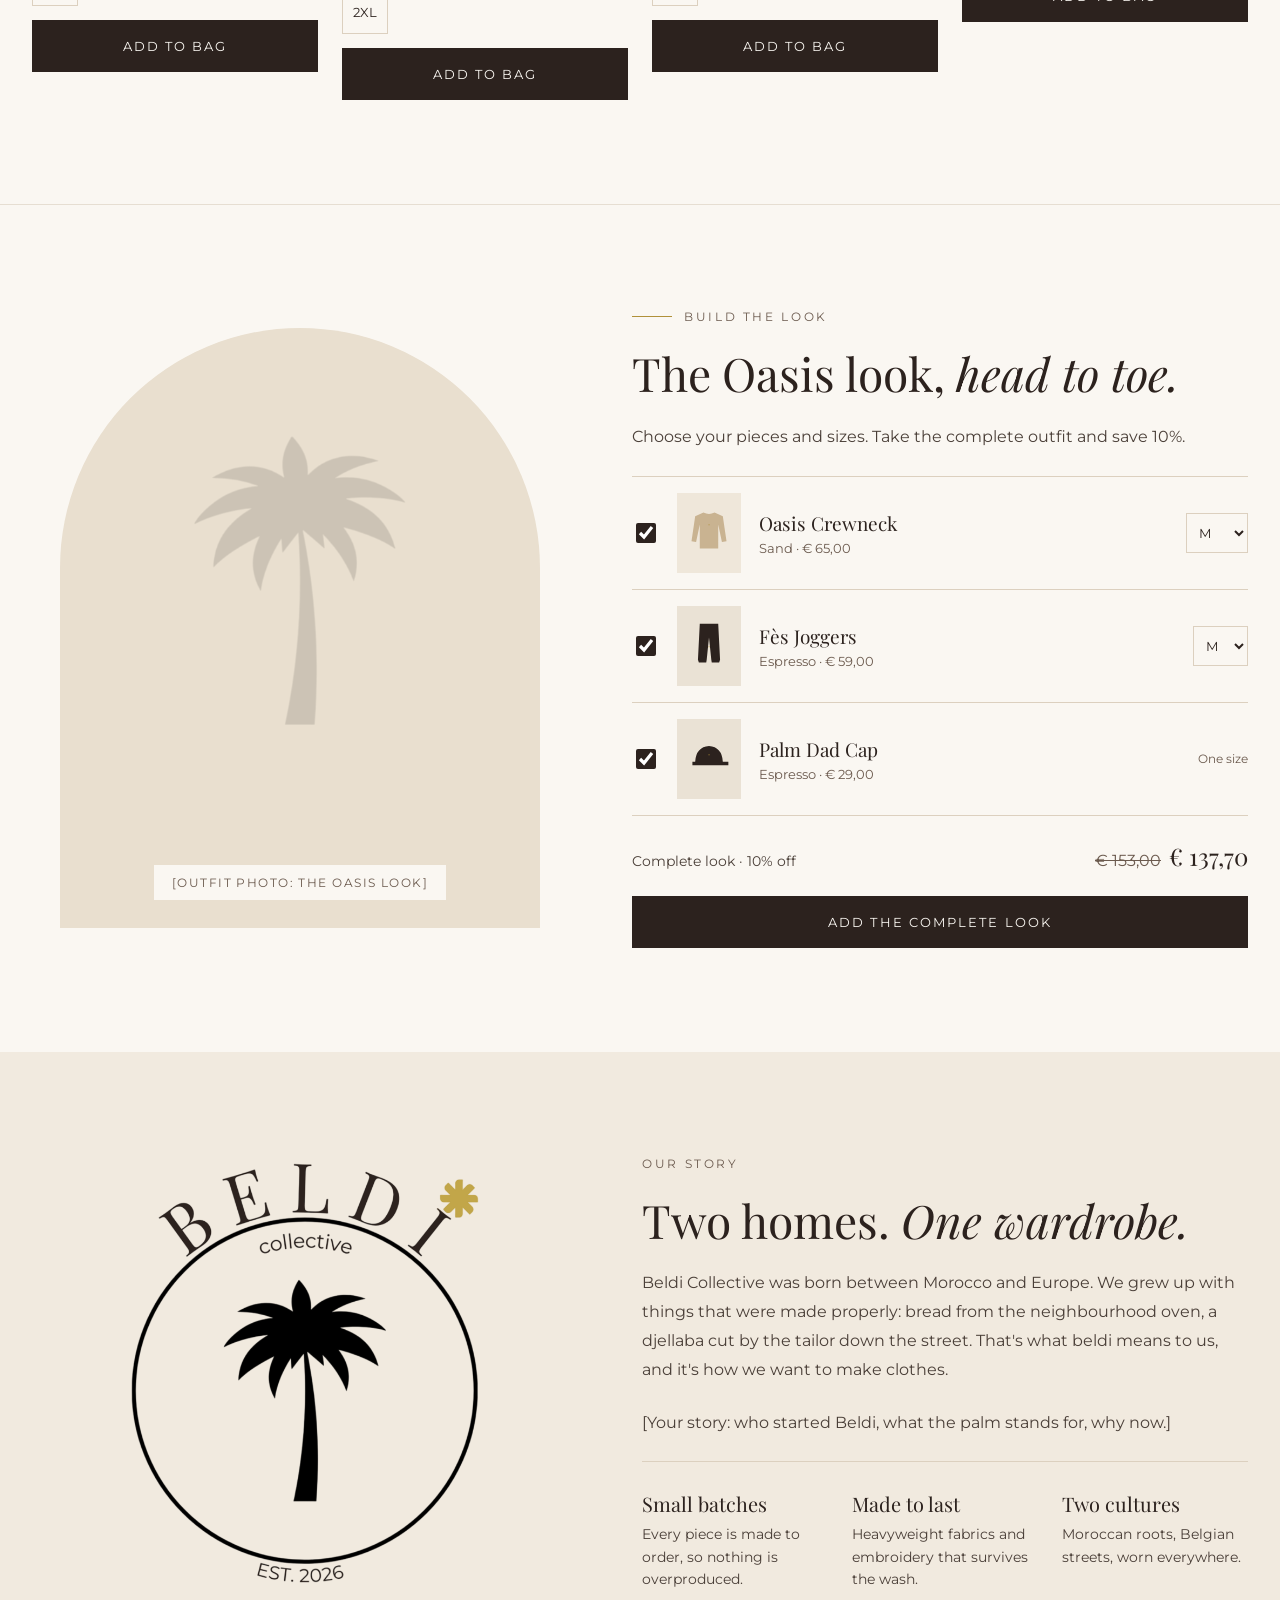
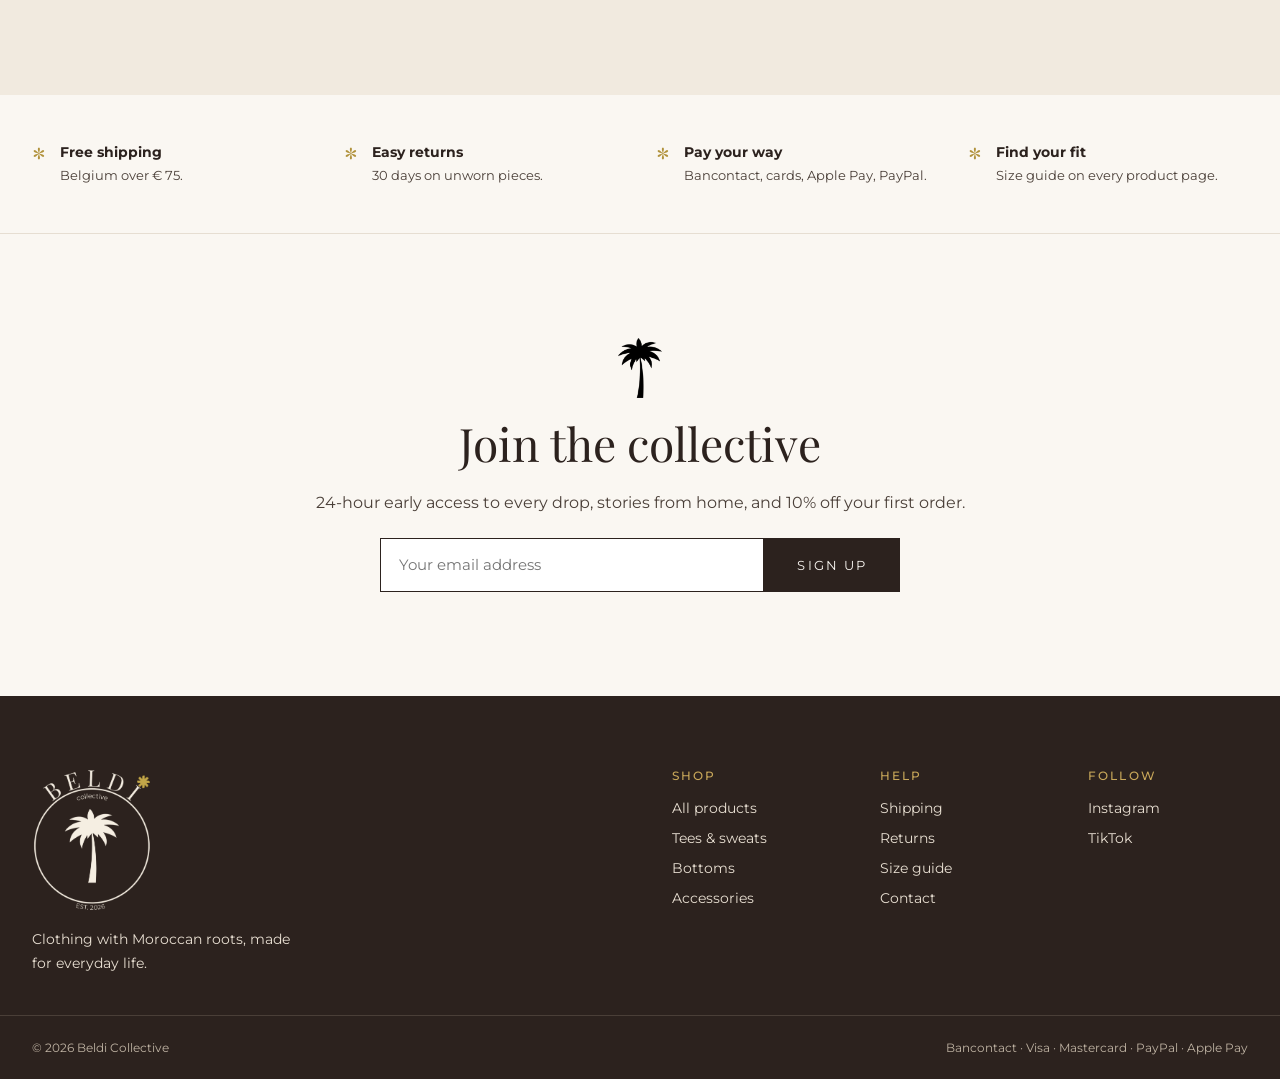
==== commit 9dec8b5b: "Update site 13/11/2026  0:34:55,64" ====
--- a/index.html
+++ b/index.html
@@ -27,7 +27,6 @@
         <button class="icon-btn menu-btn" data-menu aria-label="Menu" aria-expanded="false" aria-controls="main-nav"><svg width="22" height="22" viewBox="0 0 24 24" fill="none" stroke="currentColor" stroke-width="1.5" aria-hidden="true"><path d="M4 7h16M4 12h16M4 17h16"/></svg></button>
         <nav class="main-nav" id="main-nav" aria-label="Main">
           <a href="shop.html">Shop</a>
-          <a href="shop.html?c=tops">Tops</a>
           <a href="#look">Build the look</a>
           <a href="#story">Our story</a>
         </nav>
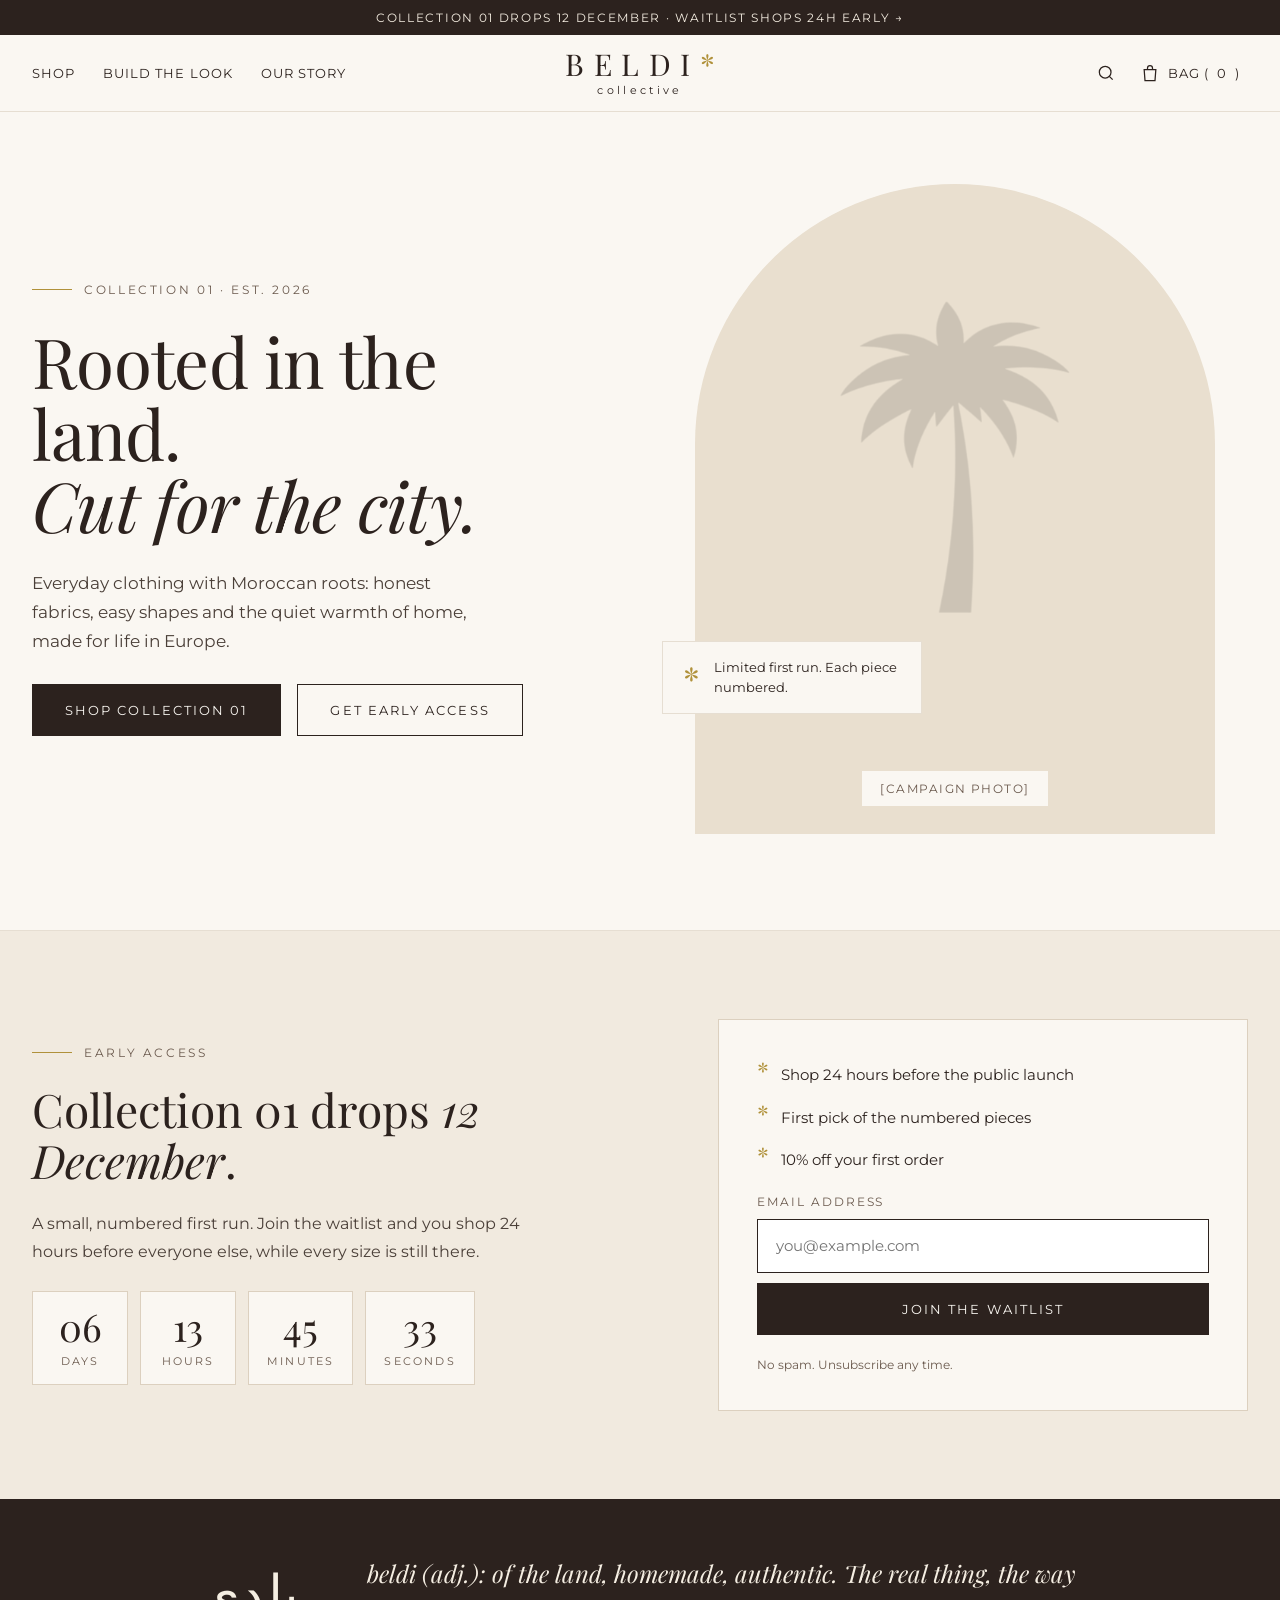
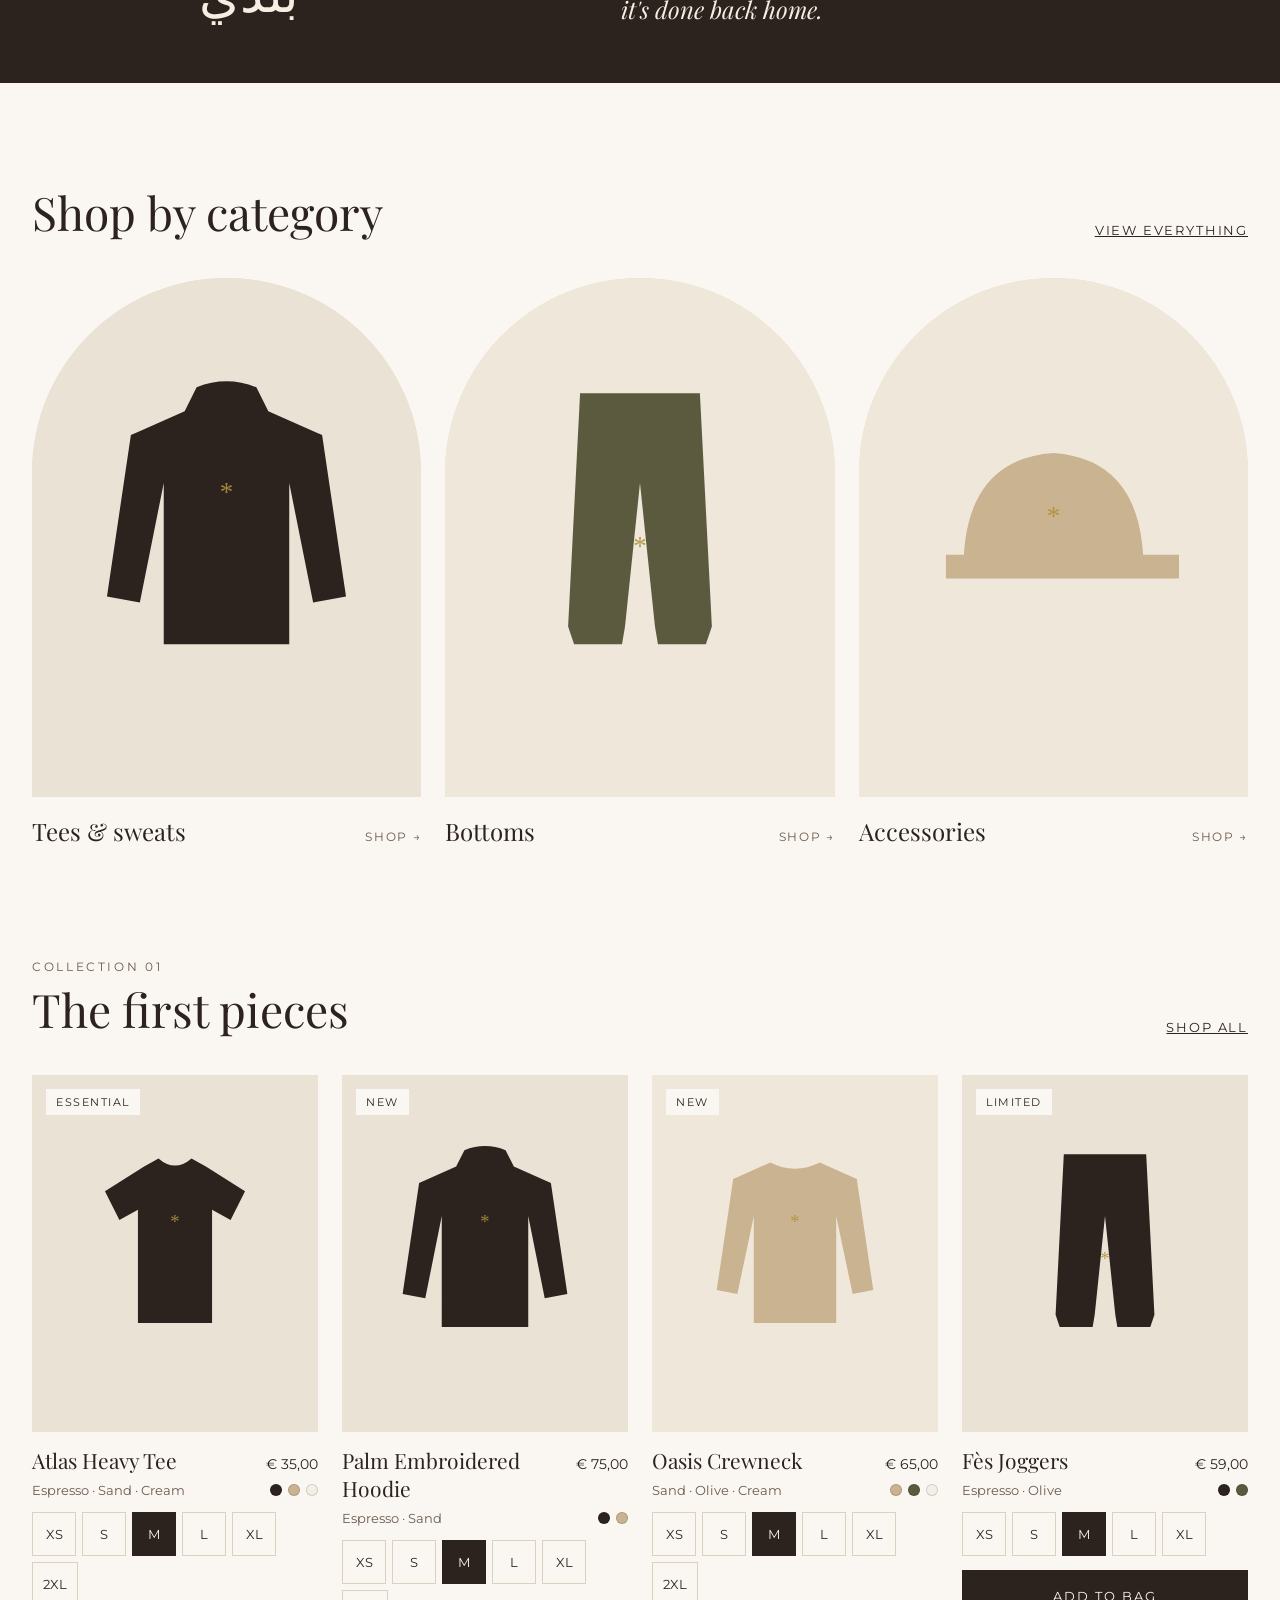
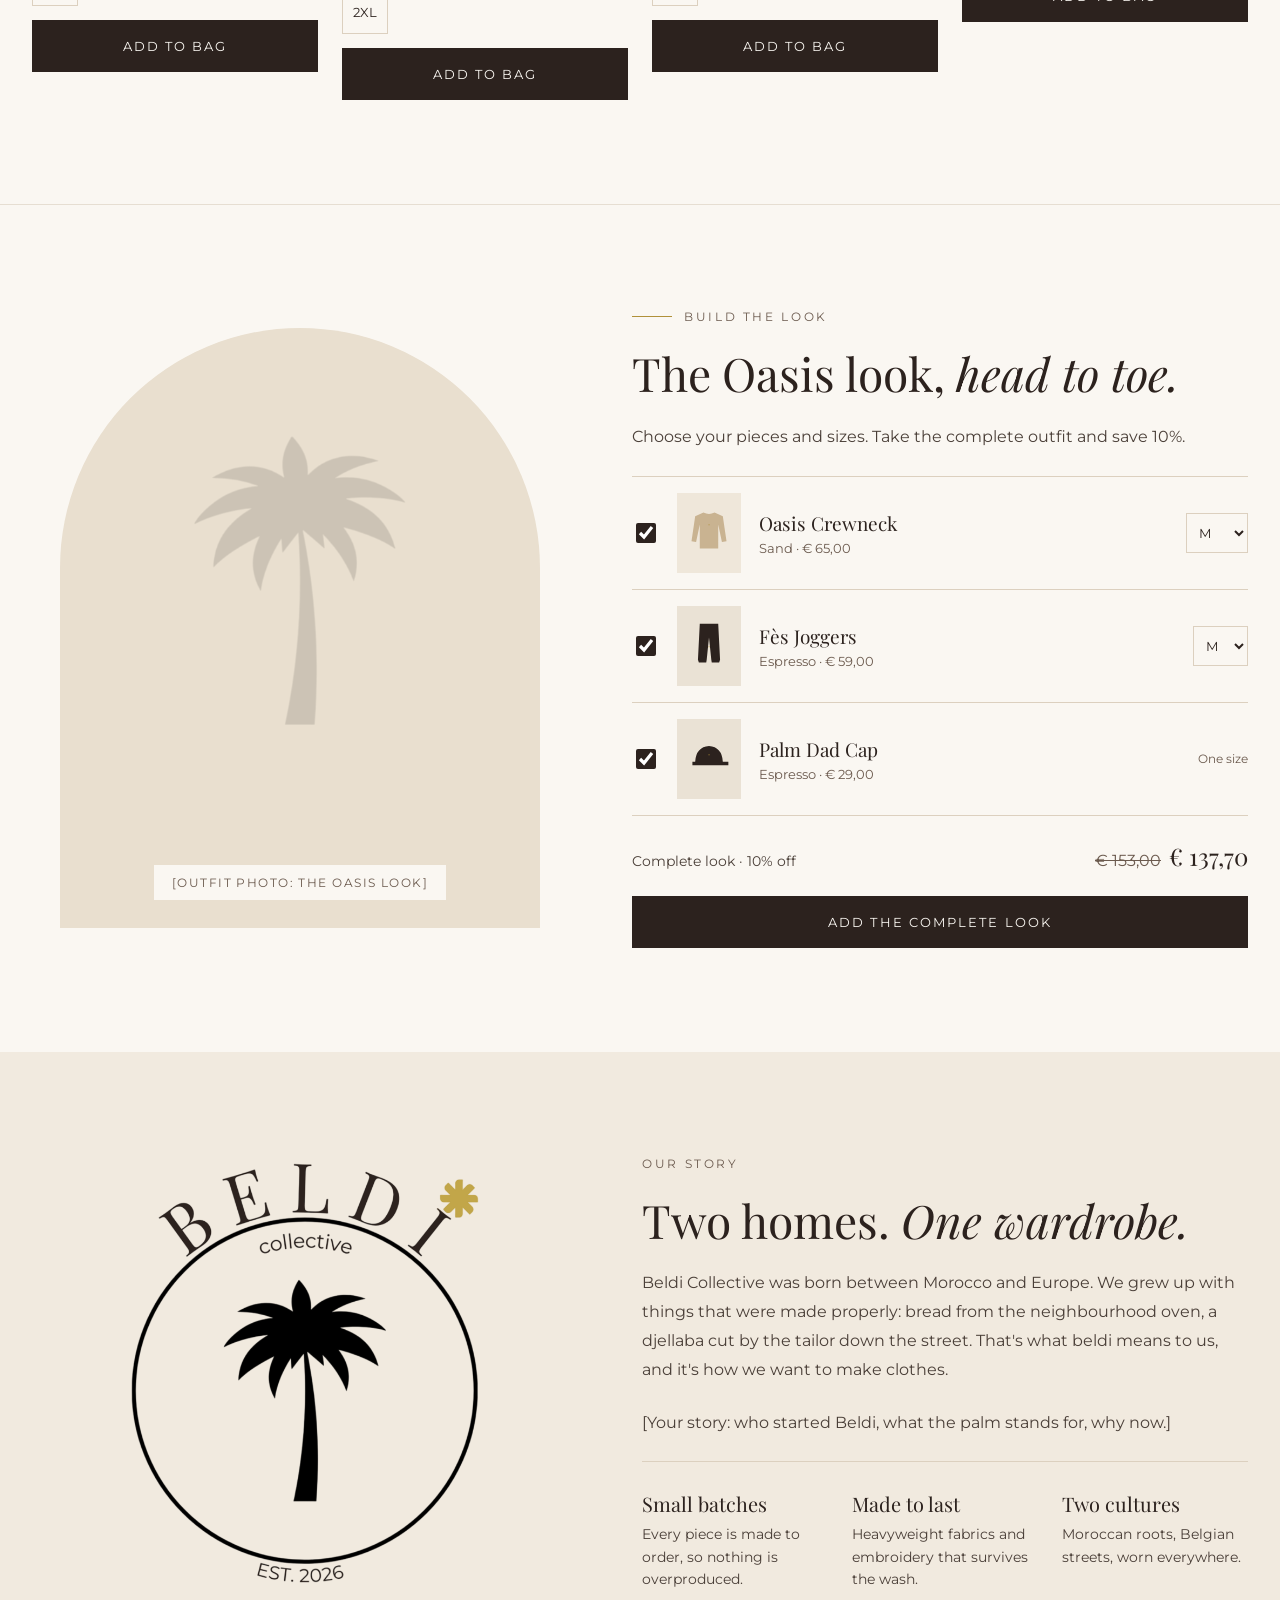
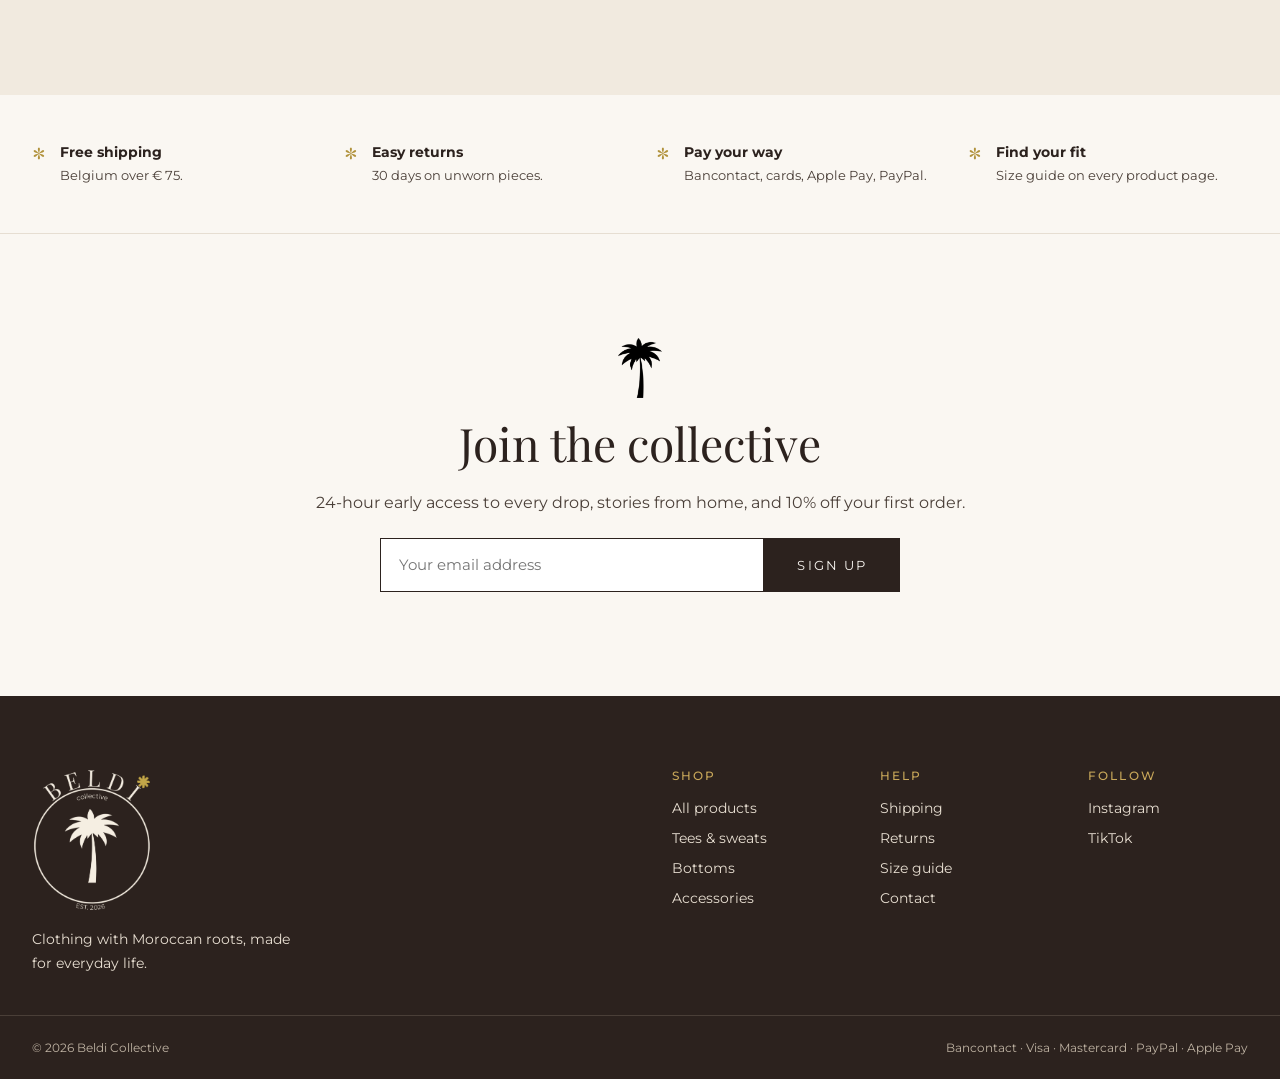
==== commit 7e831e65: "Update site 13/11/2026  0:45:42,68" ====
--- a/index.html
+++ b/index.html
@@ -12,7 +12,7 @@
   <link rel="preconnect" href="https://fonts.googleapis.com">
   <link rel="preconnect" href="https://fonts.gstatic.com" crossorigin>
   <link href="https://fonts.googleapis.com/css2?family=Playfair+Display:ital,wght@0,400;0,500;1,400&family=Montserrat:wght@400;500;600&display=swap" rel="stylesheet">
-  <link rel="stylesheet" href="css/style.css">
+  <link rel="stylesheet" href="css/style.css?v=20261113c">
   <script type="application/ld+json">
   {"@context":"https://schema.org","@type":"Organization","name":"Beldi Collective","foundingDate":"2026","description":"Everyday clothing with Moroccan roots, designed in Belgium.","logo":"assets/logo.png"}
   </script>
@@ -137,7 +137,7 @@
 
     <section id="story" class="band-plaster" aria-labelledby="story-title">
       <div class="wrap section story">
-        <div class="story-media"><img src="assets/logo.png" alt="Beldi Collective logo: a palm tree in a circle, est. 2026"></div>
+        <div class="story-media"><img src="assets/logo.png" width="667" height="800" alt="Beldi Collective logo: a palm tree in a circle, est. 2026"></div>
         <div class="story-copy">
           <p class="eyebrow plain">Our story</p>
           <h2 class="h2" id="story-title" style="font-size:clamp(34px,3.6vw,52px)">Two homes. <em>One wardrobe.</em></h2>
@@ -185,8 +185,8 @@
     <div class="wrap footer-bottom"><span>© <span data-year>2026</span> Beldi Collective</span><span>Bancontact · Visa · Mastercard · PayPal · Apple Pay</span></div>
   </footer>
 
-  <script src="js/config.js"></script>
-  <script src="js/store.js"></script>
-  <script src="js/home.js"></script>
+  <script src="js/config.js?v=20261113c"></script>
+  <script src="js/store.js?v=20261113c"></script>
+  <script src="js/home.js?v=20261113c"></script>
 </body>
 </html>
--- a/css/style.css
+++ b/css/style.css
@@ -16,6 +16,8 @@
 }
 *, *::before, *::after { box-sizing: border-box; }
 html { scroll-behavior: smooth; }
+/* Leave room for the sticky header when jumping to #look, #story, #early */
+section[id], [id="details"], [id="size-guide"] { scroll-margin-top: 96px; }
 body { margin: 0; background: var(--ivory); color: var(--ink); font-family: var(--sans); -webkit-font-smoothing: antialiased; }
 img { max-width: 100%; display: block; }
 a { color: var(--ink); }
@@ -172,7 +174,7 @@
 /* Story */
 .story { display: flex; flex-wrap: wrap; gap: 64px; align-items: center; }
 .story-media { flex: 1 1 420px; display: flex; justify-content: center; }
-.story-media img { width: 100%; max-width: 360px; }
+.story-media img { width: 100%; max-width: 360px; height: auto; }
 .story-copy { flex: 1 1 480px; display: flex; flex-direction: column; gap: 24px; }
 .values { display: grid; grid-template-columns: repeat(auto-fit, minmax(160px, 1fr)); gap: 24px; padding-top: 12px; border-top: 1px solid var(--line-strong); }
 .values h3 { font-family: var(--serif); font-weight: 400; font-size: 20px; margin: 16px 0 6px; }
@@ -269,4 +271,13 @@
 .toast { position: fixed; left: 50%; bottom: 28px; transform: translate(-50%, 20px); background: var(--ink); color: var(--ivory); padding: 14px 22px; font-size: 13px; letter-spacing: .08em; z-index: 70; opacity: 0; transition: opacity .25s, transform .25s; pointer-events: none; }
 .toast.show { opacity: 1; transform: translate(-50%, 0); }
 
+/* Phones: show the heading + text first in image/text sections, and tighten section spacing */
+@media (max-width: 860px) {
+  .look-copy, .story-copy { order: -1; }
+  .look, .story, .hero, .early { gap: 40px; }
+  .section { padding-top: 64px; padding-bottom: 64px; }
+  .look-media .arch { max-width: 360px; }
+  .story-media img { max-width: 240px; }
+}
+
 @media (prefers-reduced-motion: reduce) { *, *::before, *::after { transition: none !important; scroll-behavior: auto !important; } }
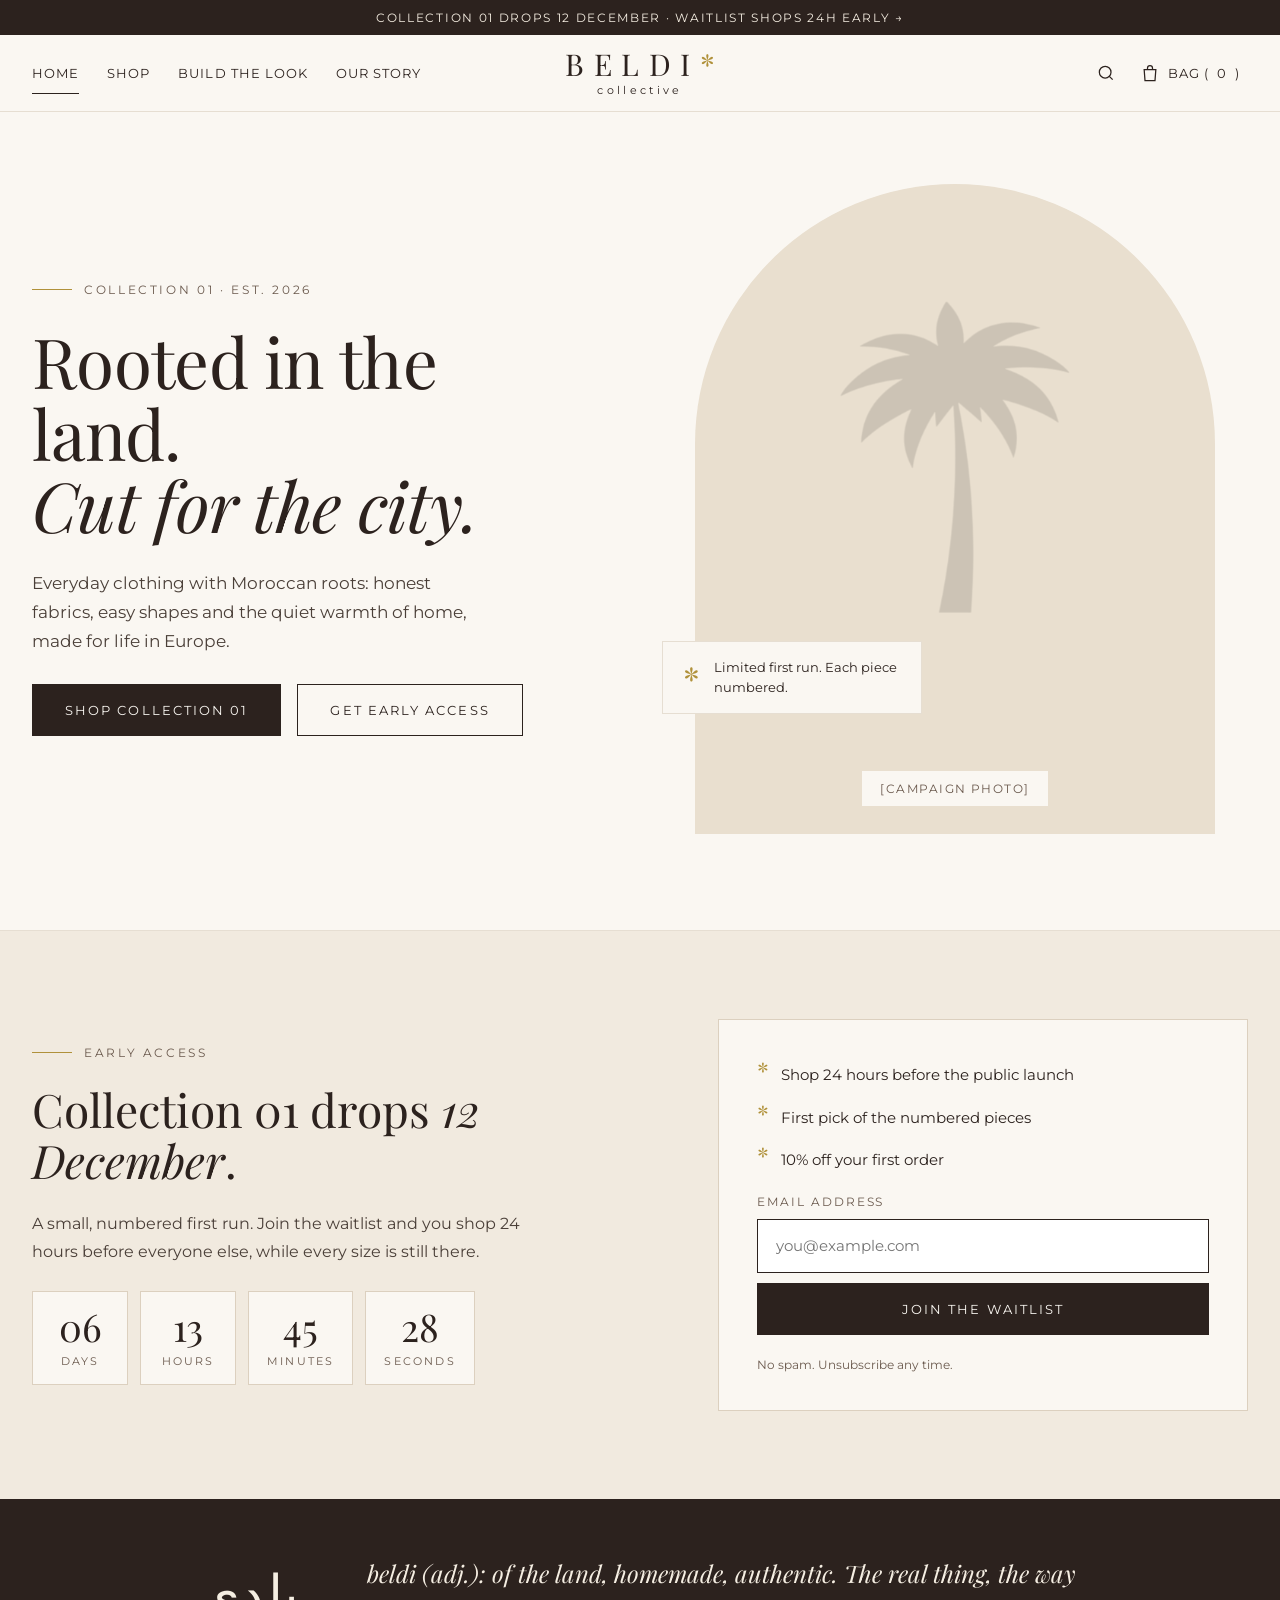
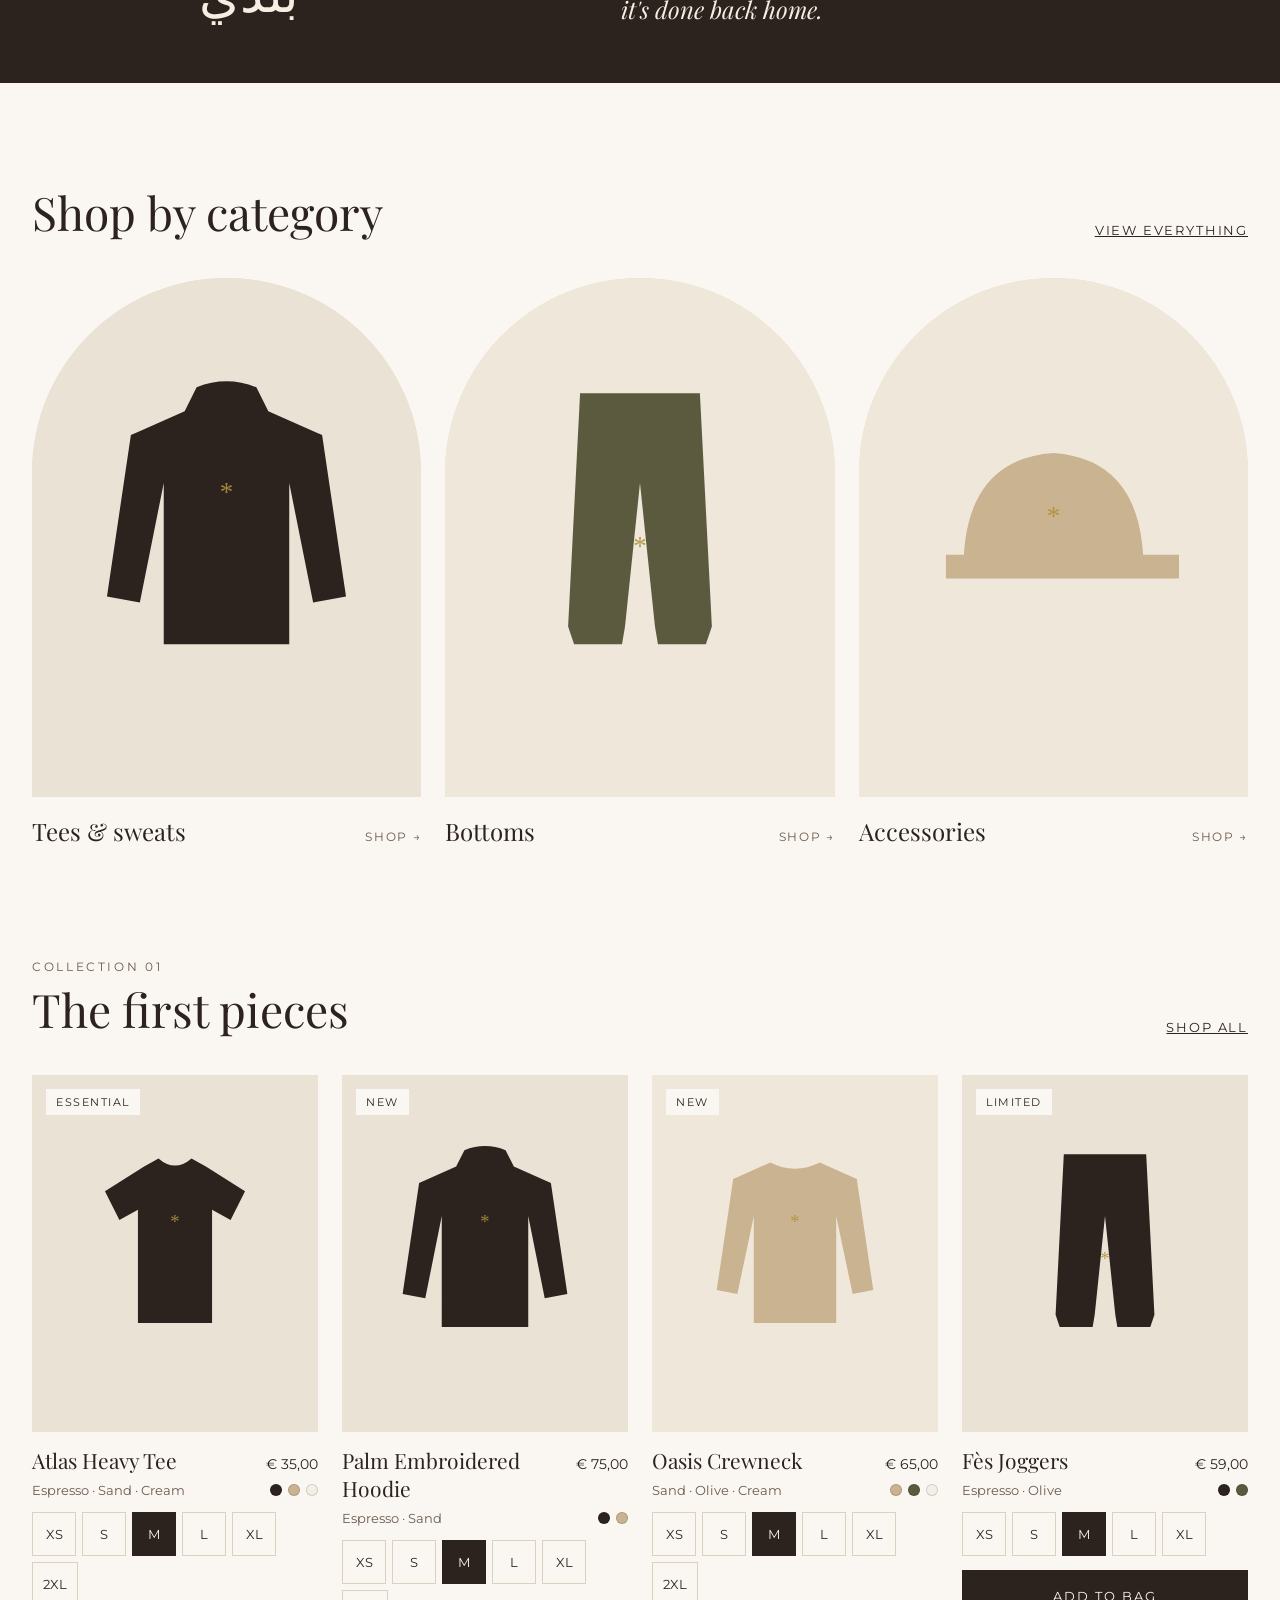
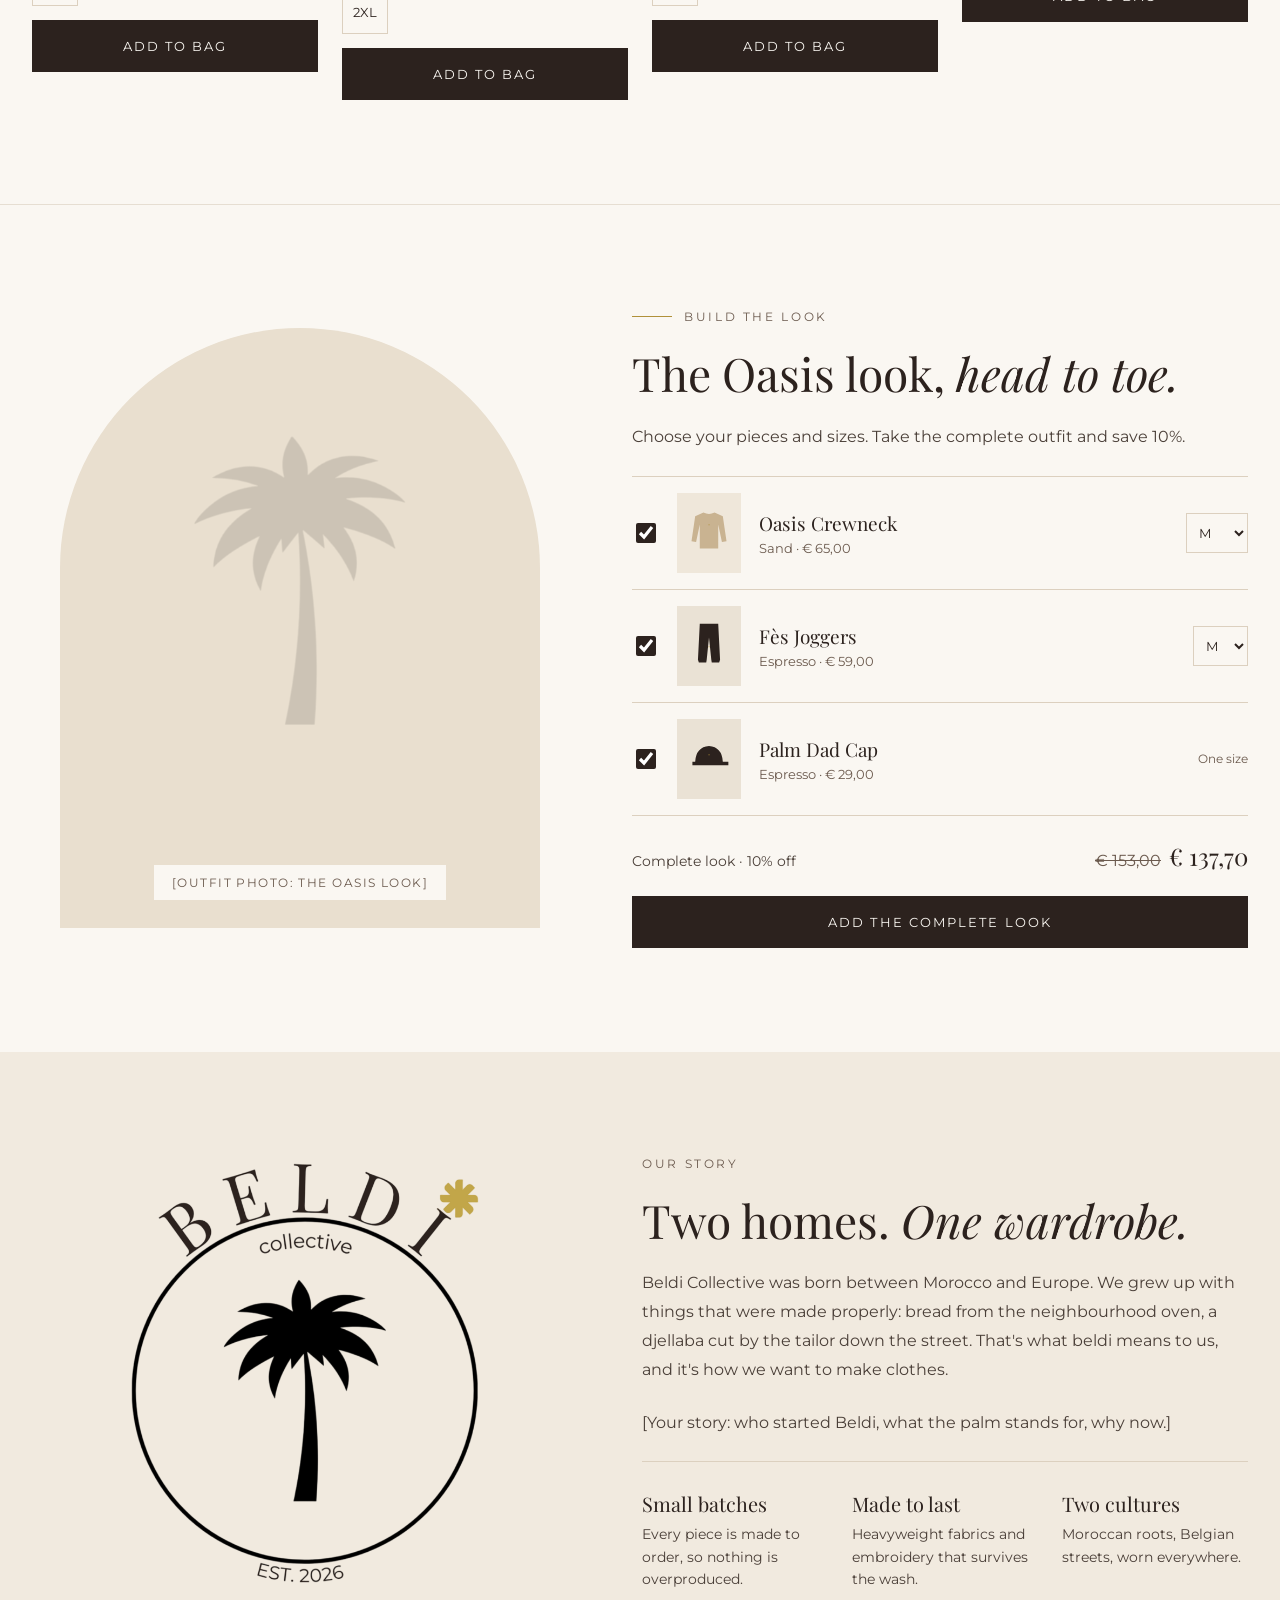
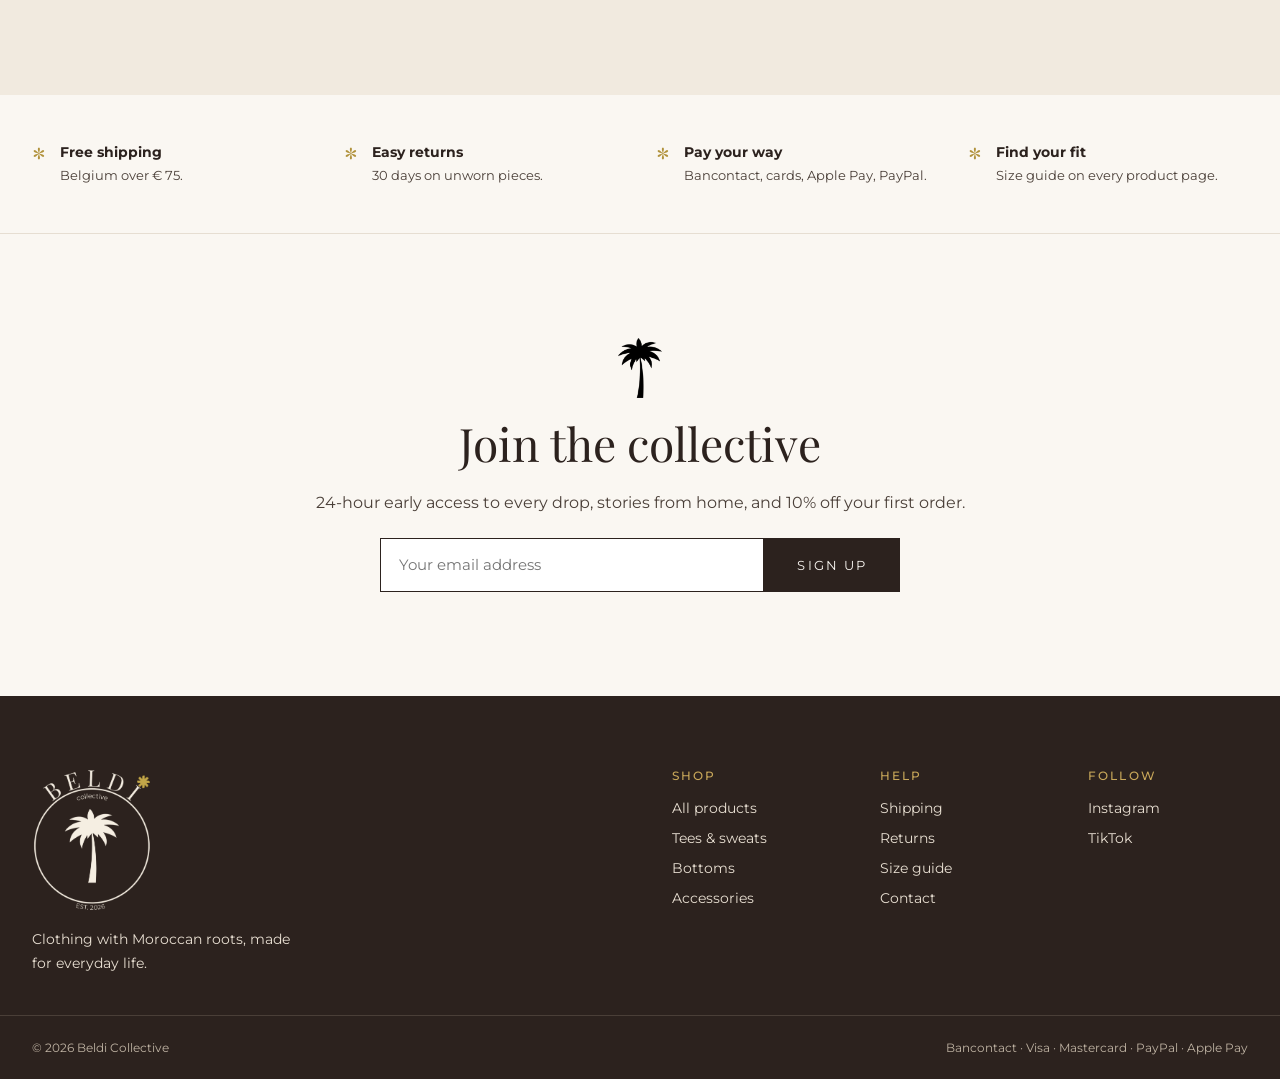
==== commit 9befd5df: "Update site 13/11/2026  0:52:54,28" ====
--- a/index.html
+++ b/index.html
@@ -12,7 +12,7 @@
   <link rel="preconnect" href="https://fonts.googleapis.com">
   <link rel="preconnect" href="https://fonts.gstatic.com" crossorigin>
   <link href="https://fonts.googleapis.com/css2?family=Playfair+Display:ital,wght@0,400;0,500;1,400&family=Montserrat:wght@400;500;600&display=swap" rel="stylesheet">
-  <link rel="stylesheet" href="css/style.css?v=20261113c">
+  <link rel="stylesheet" href="css/style.css?v=20261113e">
   <script type="application/ld+json">
   {"@context":"https://schema.org","@type":"Organization","name":"Beldi Collective","foundingDate":"2026","description":"Everyday clothing with Moroccan roots, designed in Belgium.","logo":"assets/logo.png"}
   </script>
@@ -26,6 +26,7 @@
       <div style="display:flex;align-items:center">
         <button class="icon-btn menu-btn" data-menu aria-label="Menu" aria-expanded="false" aria-controls="main-nav"><svg width="22" height="22" viewBox="0 0 24 24" fill="none" stroke="currentColor" stroke-width="1.5" aria-hidden="true"><path d="M4 7h16M4 12h16M4 17h16"/></svg></button>
         <nav class="main-nav" id="main-nav" aria-label="Main">
+          <a href="index.html" aria-current="page">Home</a>
           <a href="shop.html">Shop</a>
           <a href="#look">Build the look</a>
           <a href="#story">Our story</a>
@@ -185,8 +186,8 @@
     <div class="wrap footer-bottom"><span>© <span data-year>2026</span> Beldi Collective</span><span>Bancontact · Visa · Mastercard · PayPal · Apple Pay</span></div>
   </footer>
 
-  <script src="js/config.js?v=20261113c"></script>
-  <script src="js/store.js?v=20261113c"></script>
-  <script src="js/home.js?v=20261113c"></script>
+  <script src="js/config.js?v=20261113e"></script>
+  <script src="js/store.js?v=20261113e"></script>
+  <script src="js/home.js?v=20261113e"></script>
 </body>
 </html>
--- a/css/style.css
+++ b/css/style.css
@@ -58,7 +58,7 @@
 .site-header { position: sticky; top: 0; z-index: 30; background: rgba(250,247,242,.96); backdrop-filter: blur(6px); border-bottom: 1px solid var(--line); }
 .header-row { display: grid; grid-template-columns: 1fr auto 1fr; align-items: center; gap: 16px; padding-top: 14px; padding-bottom: 14px; }
 .main-nav { display: flex; gap: 28px; font-size: 13px; letter-spacing: .08em; text-transform: uppercase; }
-.main-nav a { text-decoration: none; padding: 12px 0; }
+.main-nav a { text-decoration: none; padding: 12px 0; white-space: nowrap; }
 .main-nav a[aria-current="page"] { border-bottom: 1px solid var(--ink); }
 .brand { text-decoration: none; display: flex; flex-direction: column; align-items: center; }
 .brand-word { font-family: var(--serif); font-size: 30px; letter-spacing: .32em; padding-left: .32em; line-height: 1; }
@@ -67,7 +67,7 @@
 .header-actions { display: flex; justify-content: flex-end; align-items: center; gap: 4px; }
 .bag-btn { background: none; border: 0; height: 44px; padding: 0 8px; display: flex; align-items: center; gap: 8px; font-size: 13px; letter-spacing: .08em; text-transform: uppercase; }
 .menu-btn { display: none; }
-@media (max-width: 860px) {
+@media (max-width: 1100px) {
   .header-row { grid-template-columns: auto 1fr auto; }
   .brand { align-items: flex-start; }
   .brand-word { font-size: 24px; padding-left: 0; }
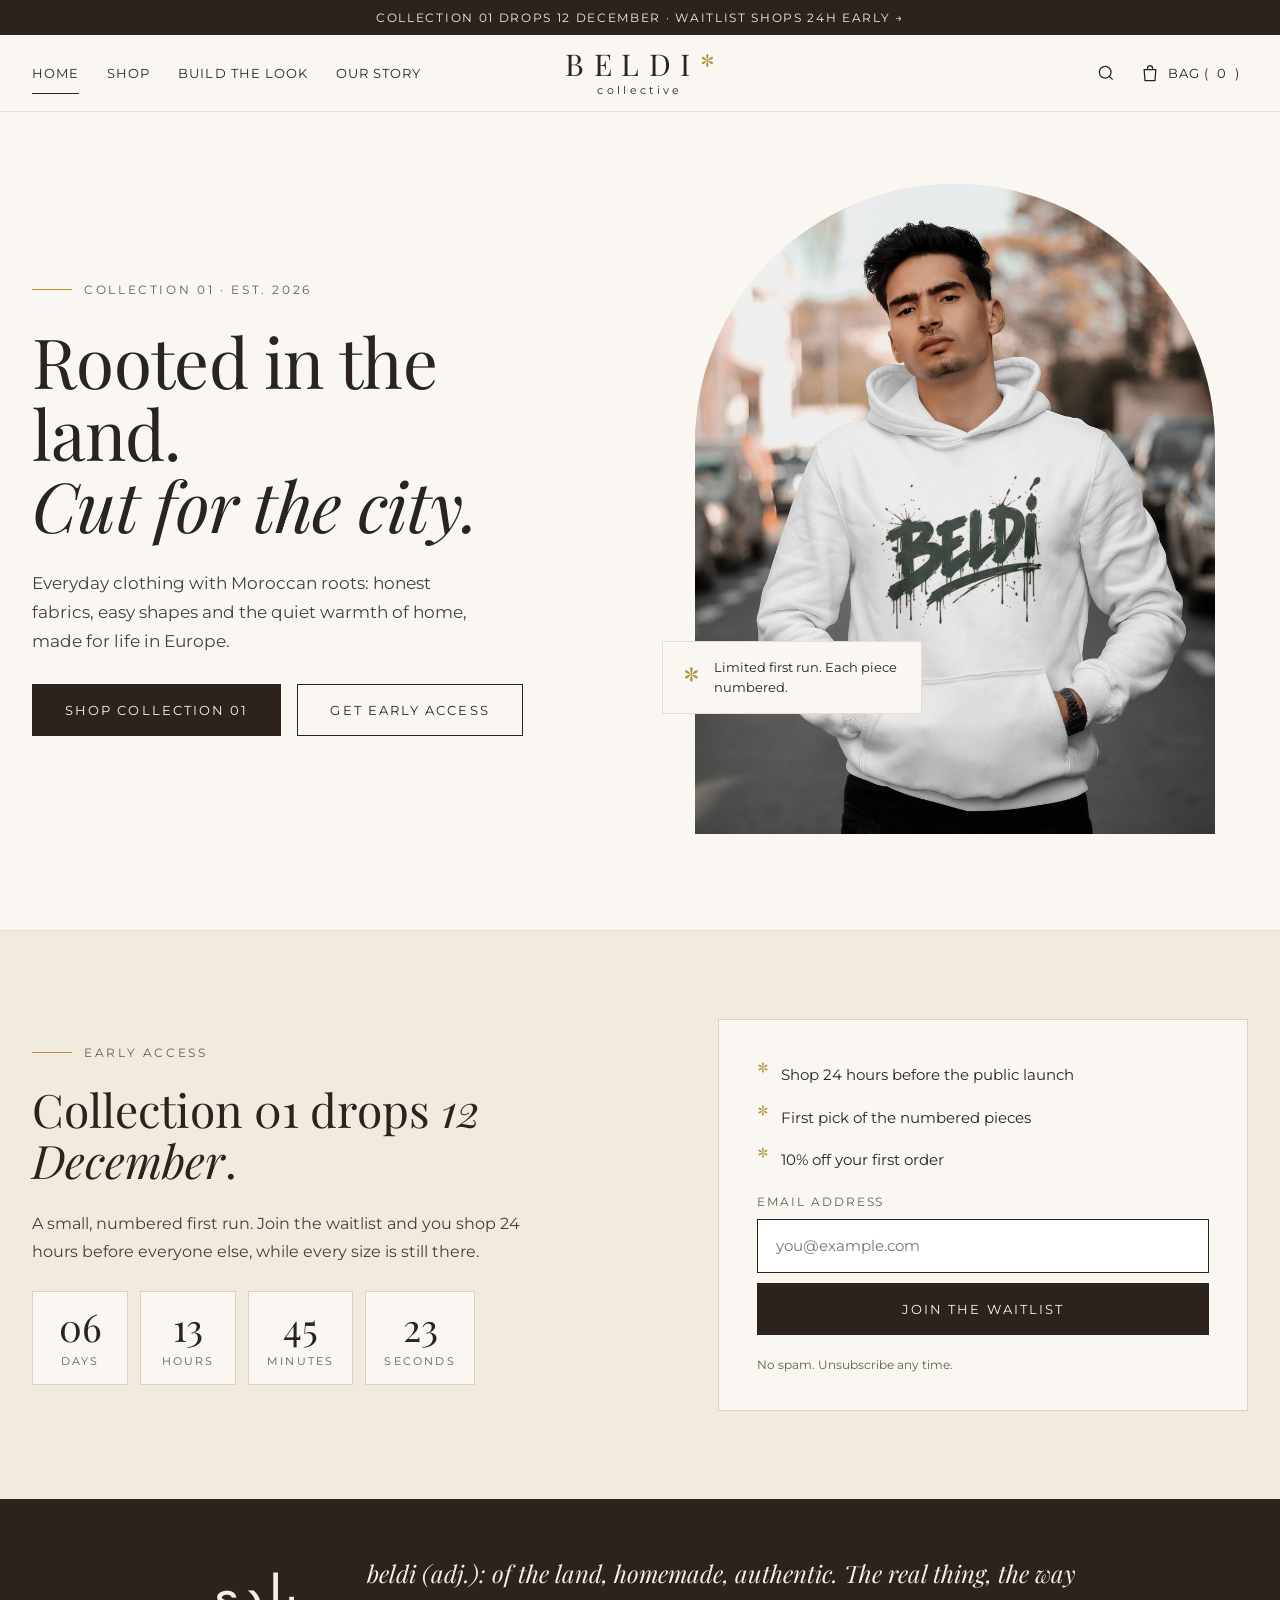
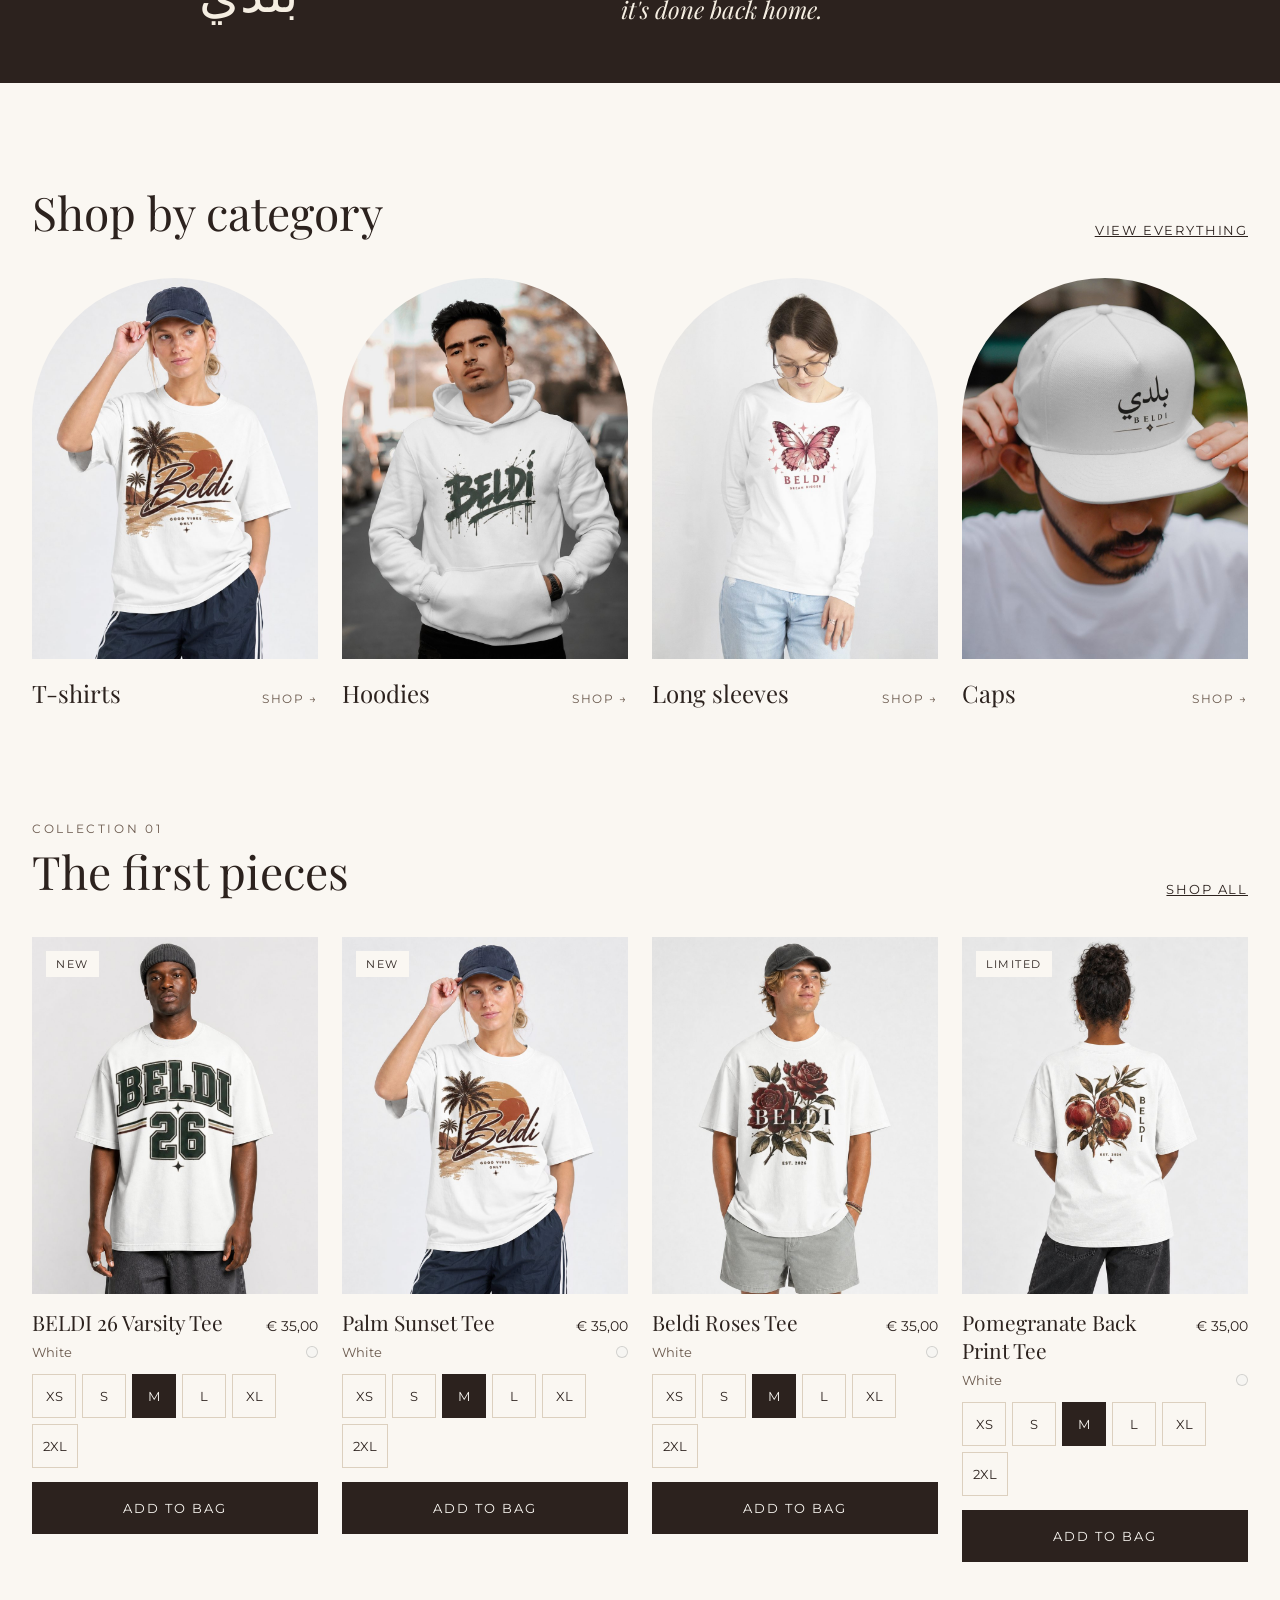
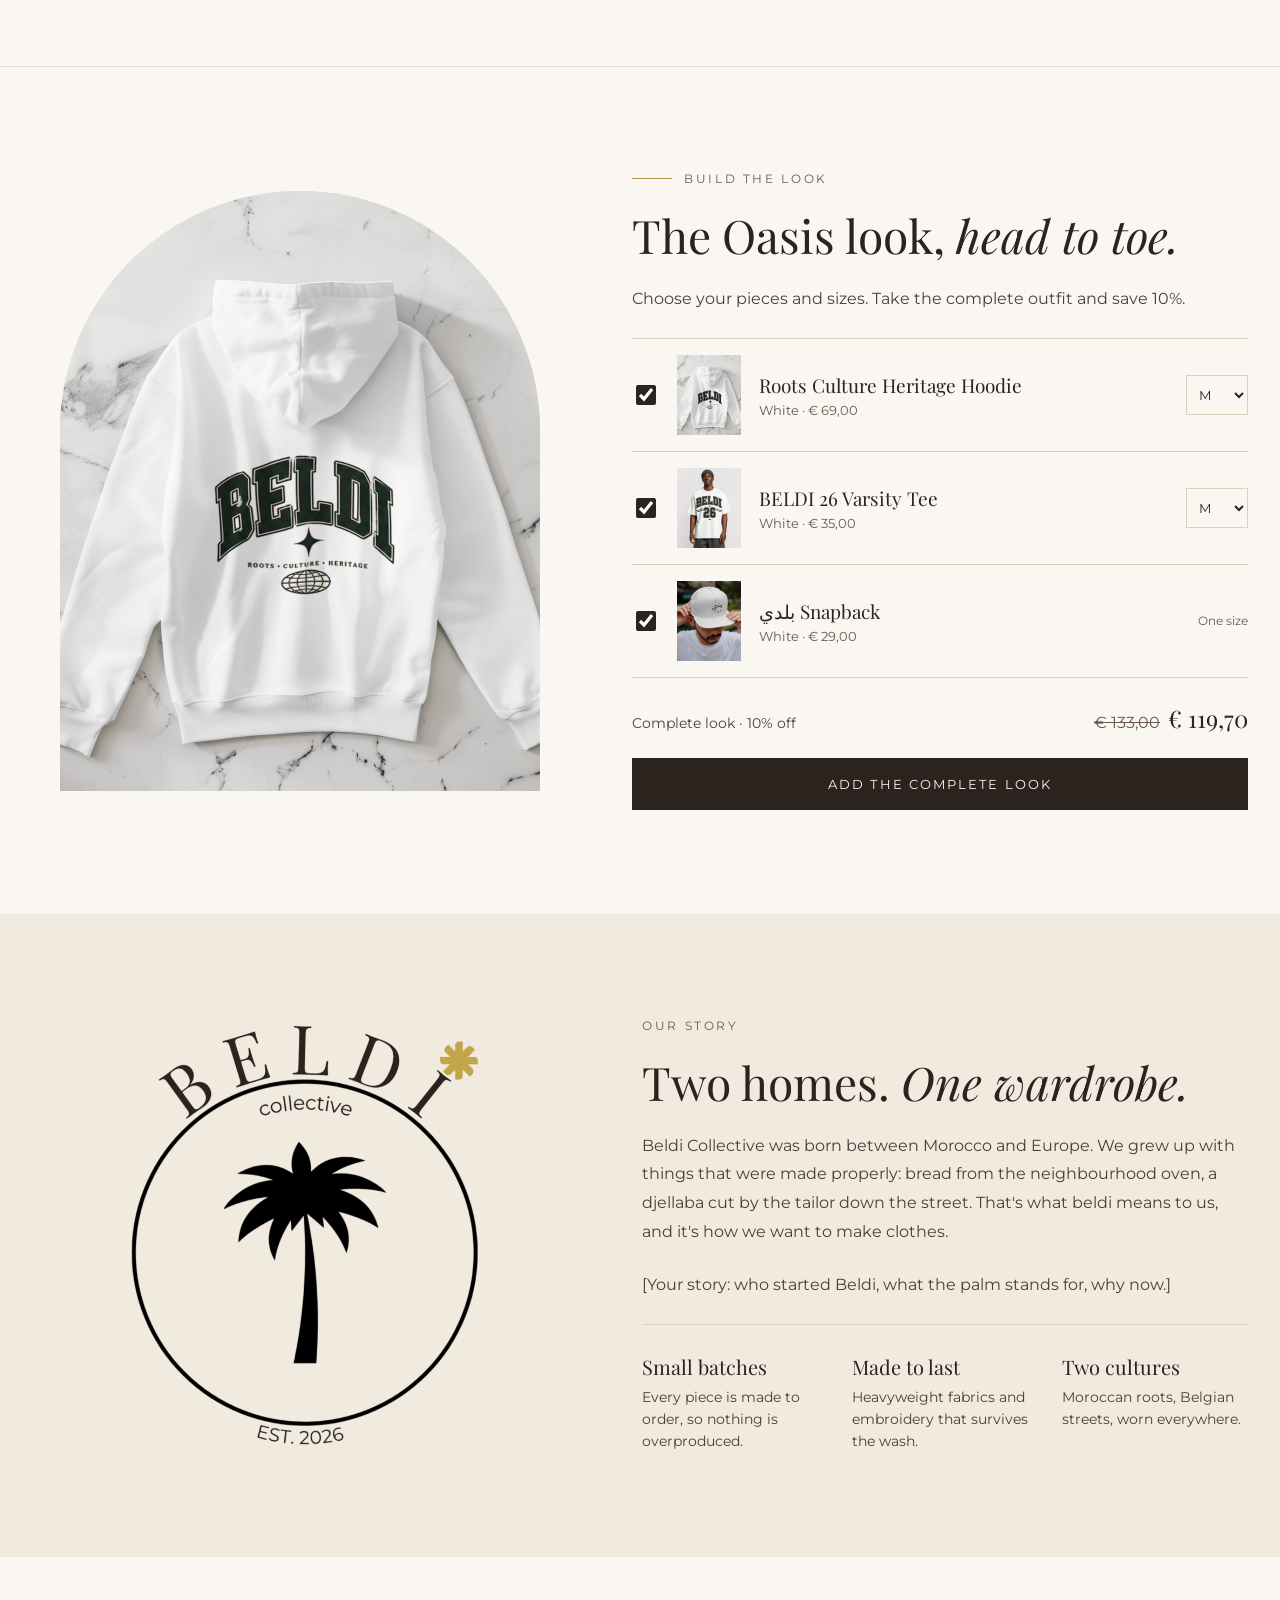
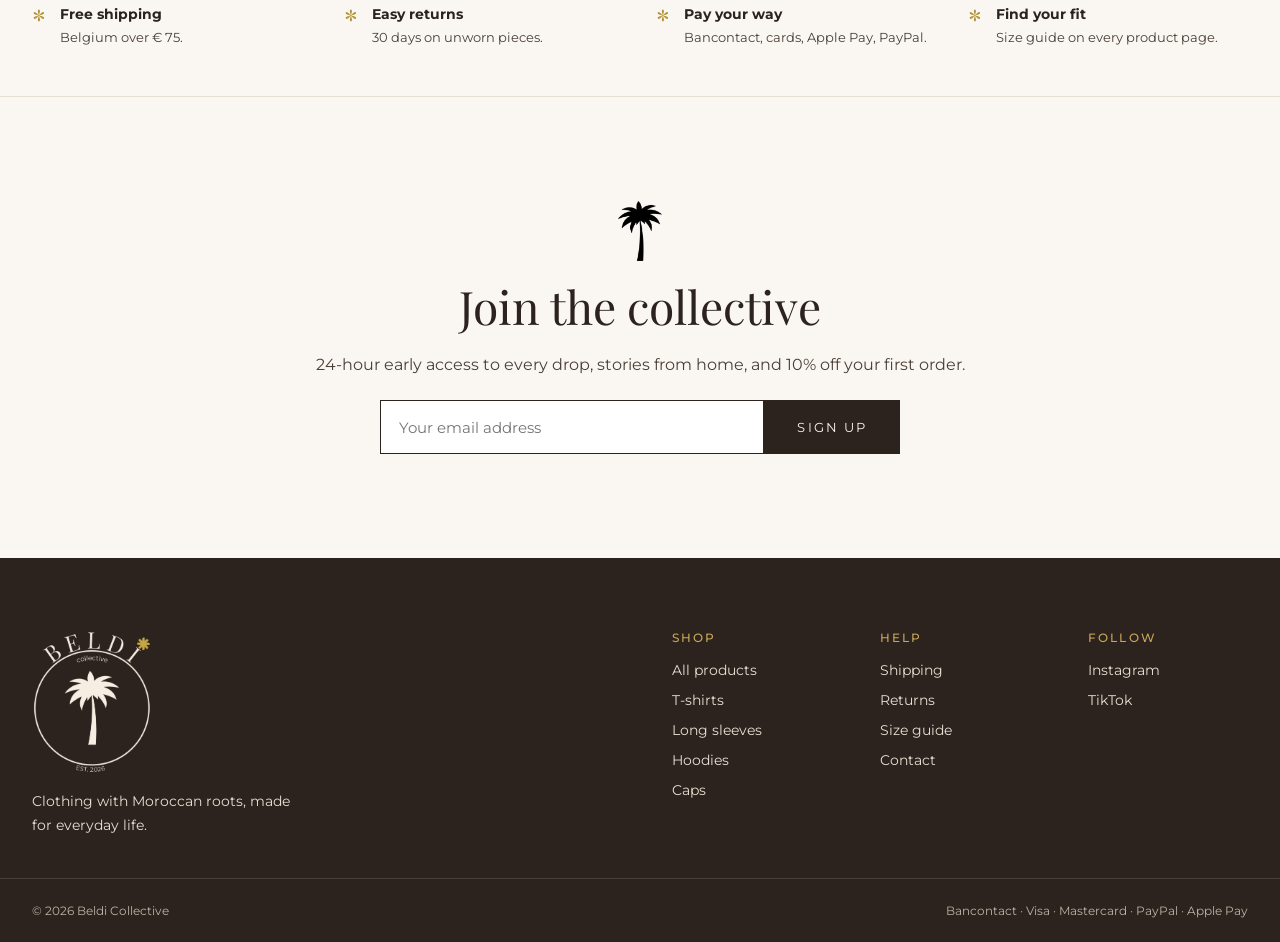
==== commit c742606d: "Update site 14/11/2026 23:11:22,66" ====
--- a/index.html
+++ b/index.html
@@ -12,7 +12,7 @@
   <link rel="preconnect" href="https://fonts.googleapis.com">
   <link rel="preconnect" href="https://fonts.gstatic.com" crossorigin>
   <link href="https://fonts.googleapis.com/css2?family=Playfair+Display:ital,wght@0,400;0,500;1,400&family=Montserrat:wght@400;500;600&display=swap" rel="stylesheet">
-  <link rel="stylesheet" href="css/style.css?v=20261113e">
+  <link rel="stylesheet" href="css/style.css?v=20261114a">
   <script type="application/ld+json">
   {"@context":"https://schema.org","@type":"Organization","name":"Beldi Collective","foundingDate":"2026","description":"Everyday clothing with Moroccan roots, designed in Belgium.","logo":"assets/logo.png"}
   </script>
@@ -52,11 +52,7 @@
         </div>
       </div>
       <div class="hero-media">
-        <div class="arch" role="img" aria-label="Campaign photo placeholder">
-          <!-- Replace with: <img class="cover" src="assets/campaign.jpg" alt="Model wearing the Oasis Crewneck"> -->
-          <img class="watermark" src="assets/palm.png" alt="">
-          <span class="ph-label">[Campaign photo]</span>
-        </div>
+        <div class="arch"><img class="cover" src="assets/products/mockups/hoodie-graffiti.jpg" alt="Model wearing the Graffiti BELDI hoodie"></div>
         <div class="hero-badge"><span class="star">*</span><span>Limited first run. Each piece numbered.</span></div>
       </div>
     </section>
@@ -103,9 +99,10 @@
         <a class="link-caps" href="shop.html">View everything</a>
       </div>
       <div class="cat-grid">
-        <a class="cat-card" href="shop.html?c=tops"><div class="arch"><img src="assets/products/palm-embroidered-hoodie-espresso.svg" alt=""></div><div class="cat-meta"><span>Tees &amp; sweats</span><span>Shop →</span></div></a>
-        <a class="cat-card" href="shop.html?c=bottoms"><div class="arch"><img src="assets/products/fes-joggers-olive.svg" alt=""></div><div class="cat-meta"><span>Bottoms</span><span>Shop →</span></div></a>
-        <a class="cat-card" href="shop.html?c=accessories"><div class="arch"><img src="assets/products/palm-dad-cap-sand.svg" alt=""></div><div class="cat-meta"><span>Accessories</span><span>Shop →</span></div></a>
+        <a class="cat-card" href="shop.html?c=tees"><div class="arch"><img src="assets/products/mockups/tee-palm-sunset.jpg" alt="" loading="lazy"></div><div class="cat-meta"><span>T-shirts</span><span>Shop →</span></div></a>
+        <a class="cat-card" href="shop.html?c=hoodies"><div class="arch"><img src="assets/products/mockups/hoodie-graffiti.jpg" alt="" loading="lazy"></div><div class="cat-meta"><span>Hoodies</span><span>Shop →</span></div></a>
+        <a class="cat-card" href="shop.html?c=longsleeves"><div class="arch"><img src="assets/products/mockups/longsleeve-butterfly.jpg" alt="" loading="lazy"></div><div class="cat-meta"><span>Long sleeves</span><span>Shop →</span></div></a>
+        <a class="cat-card" href="shop.html?c=caps"><div class="arch"><img src="assets/products/mockups/cap-arabic.jpg" alt="" loading="lazy"></div><div class="cat-meta"><span>Caps</span><span>Shop →</span></div></a>
       </div>
     </section>
 
@@ -120,10 +117,7 @@
     <section id="look" class="bordered-top" aria-labelledby="look-title">
       <div class="wrap section look">
         <div class="look-media">
-          <div class="arch" role="img" aria-label="Outfit photo placeholder">
-            <img class="watermark" src="assets/palm.png" alt="">
-            <span class="ph-label">[Outfit photo: the Oasis look]</span>
-          </div>
+          <div class="arch"><img class="cover" src="assets/products/mockups/hoodie-roots-culture.jpg" alt="The Roots Culture Heritage hoodie laid flat"></div>
         </div>
         <div class="look-copy">
           <p class="eyebrow">Build the look</p>
@@ -179,15 +173,15 @@
   <footer class="site-footer">
     <div class="wrap footer-top">
       <div class="footer-brand"><img src="assets/logo-cream.png" alt="Beldi Collective"><p>Clothing with Moroccan roots, made for everyday life.</p></div>
-      <nav class="footer-col" aria-labelledby="f-shop"><h2 id="f-shop">Shop</h2><a href="shop.html">All products</a><a href="shop.html?c=tops">Tees &amp; sweats</a><a href="shop.html?c=bottoms">Bottoms</a><a href="shop.html?c=accessories">Accessories</a></nav>
+      <nav class="footer-col" aria-labelledby="f-shop"><h2 id="f-shop">Shop</h2><a href="shop.html">All products</a><a href="shop.html?c=tees">T-shirts</a><a href="shop.html?c=longsleeves">Long sleeves</a><a href="shop.html?c=hoodies">Hoodies</a><a href="shop.html?c=caps">Caps</a></nav>
       <nav class="footer-col" aria-labelledby="f-help"><h2 id="f-help">Help</h2><a href="product.html?p=atlas-heavy-tee#details">Shipping</a><a href="product.html?p=atlas-heavy-tee#details">Returns</a><a href="product.html?p=atlas-heavy-tee#size-guide">Size guide</a><a href="mailto:hello@example.com">Contact</a></nav>
       <nav class="footer-col" aria-labelledby="f-follow"><h2 id="f-follow">Follow</h2><a href="#">Instagram</a><a href="#">TikTok</a></nav>
     </div>
     <div class="wrap footer-bottom"><span>© <span data-year>2026</span> Beldi Collective</span><span>Bancontact · Visa · Mastercard · PayPal · Apple Pay</span></div>
   </footer>
 
-  <script src="js/config.js?v=20261113e"></script>
-  <script src="js/store.js?v=20261113e"></script>
-  <script src="js/home.js?v=20261113e"></script>
+  <script src="js/config.js?v=20261114a"></script>
+  <script src="js/store.js?v=20261114a"></script>
+  <script src="js/home.js?v=20261114a"></script>
 </body>
 </html>
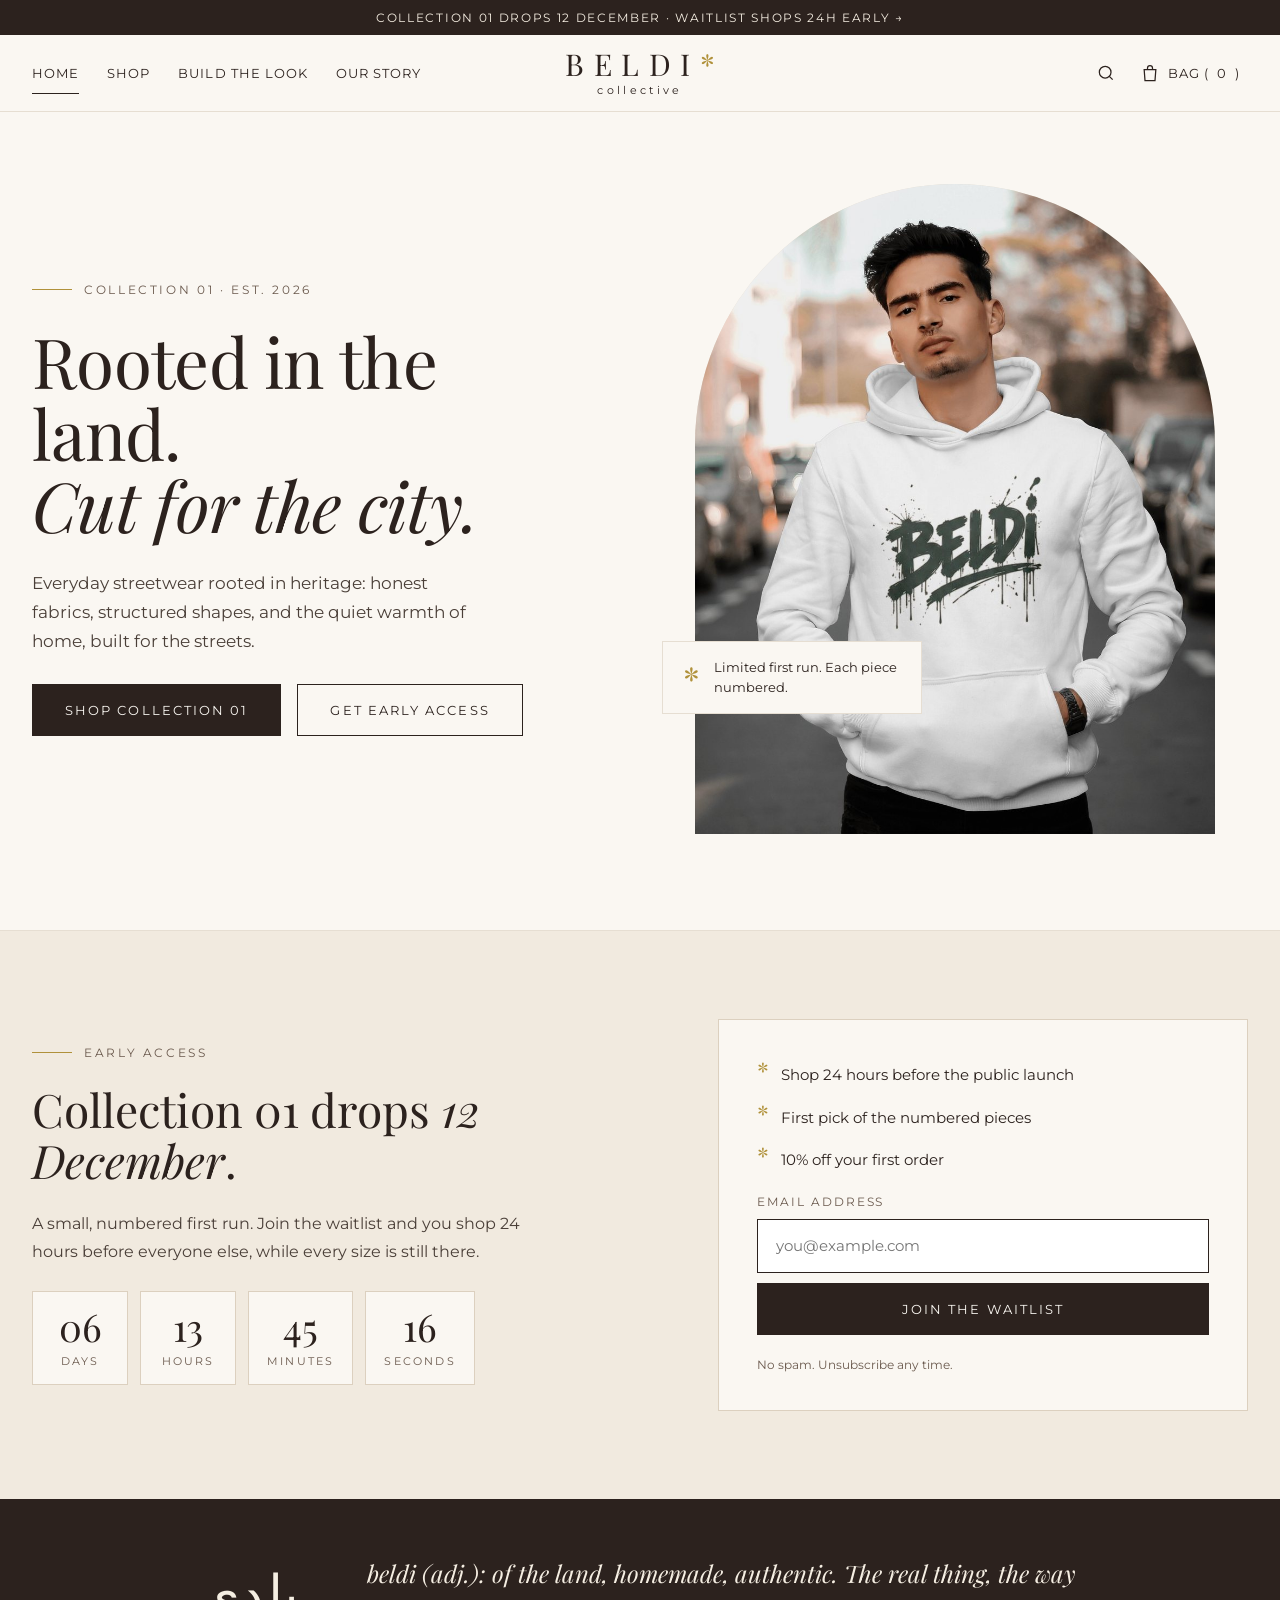
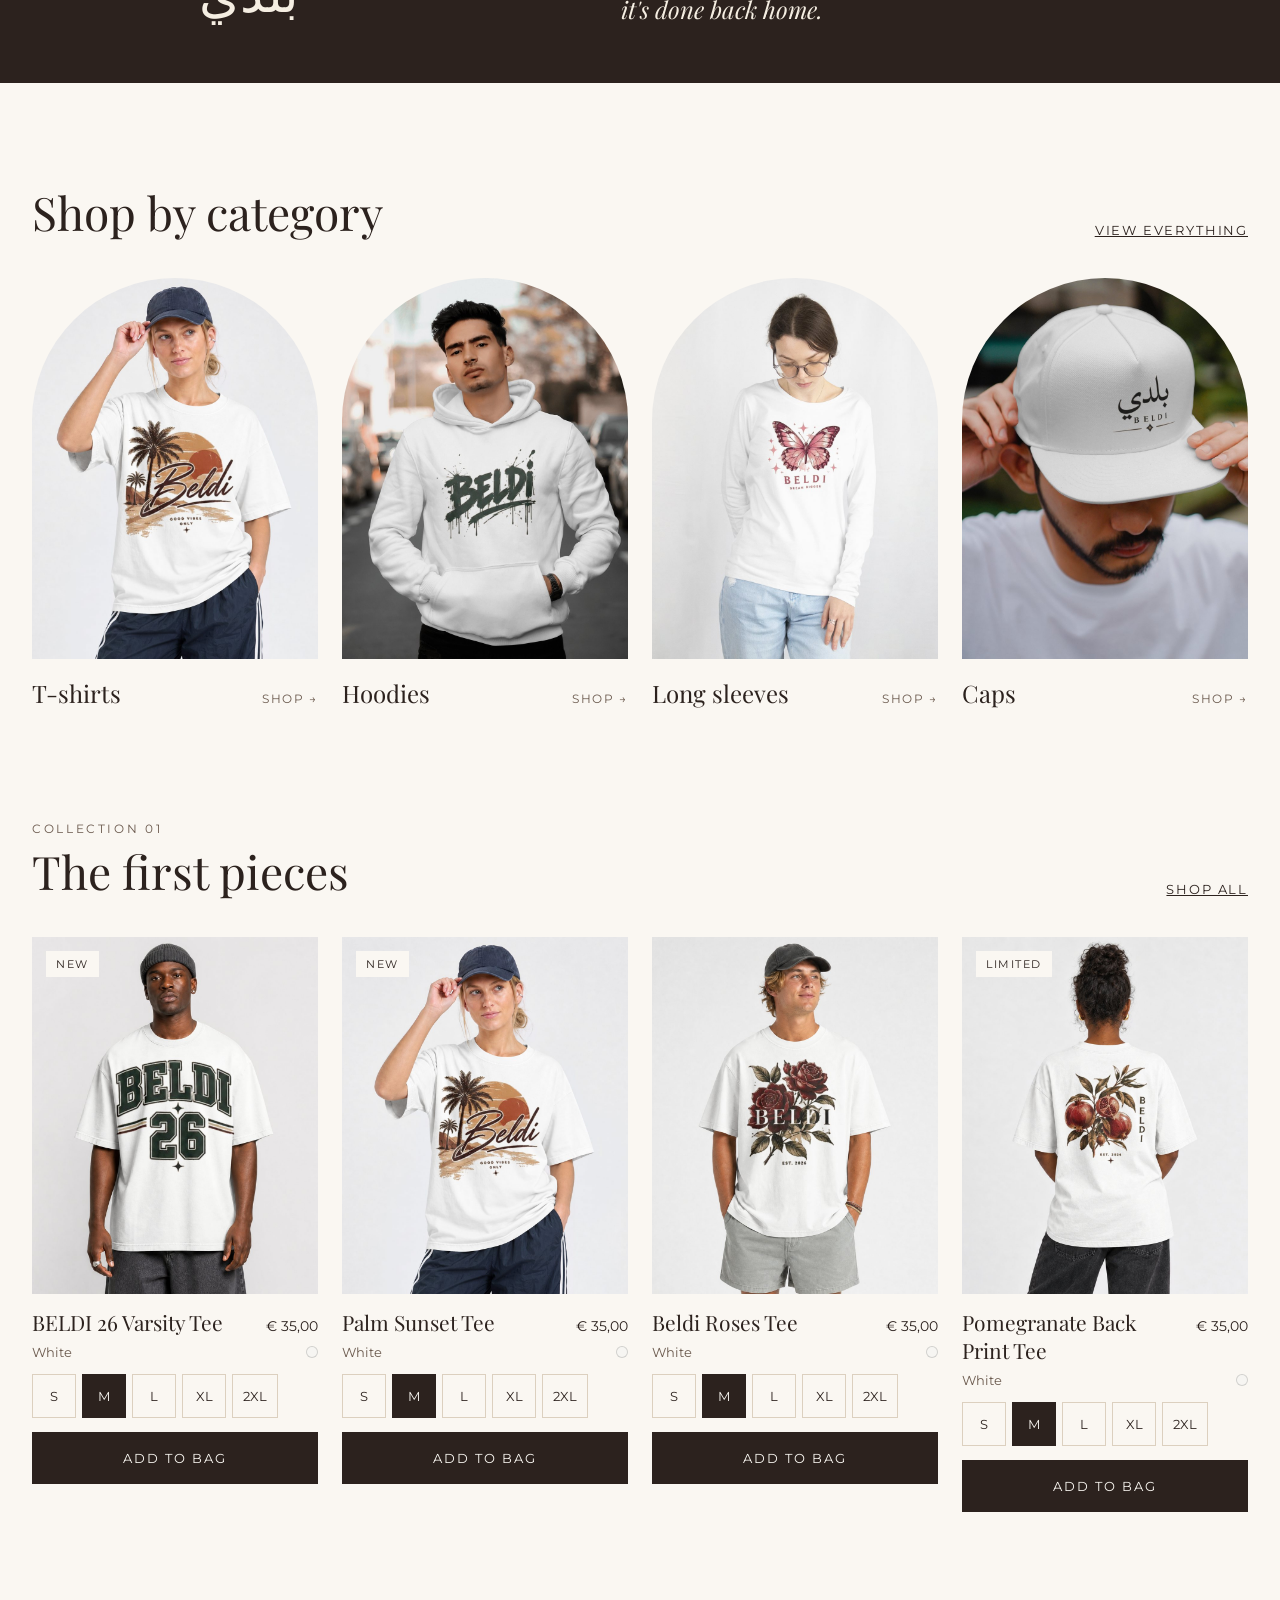
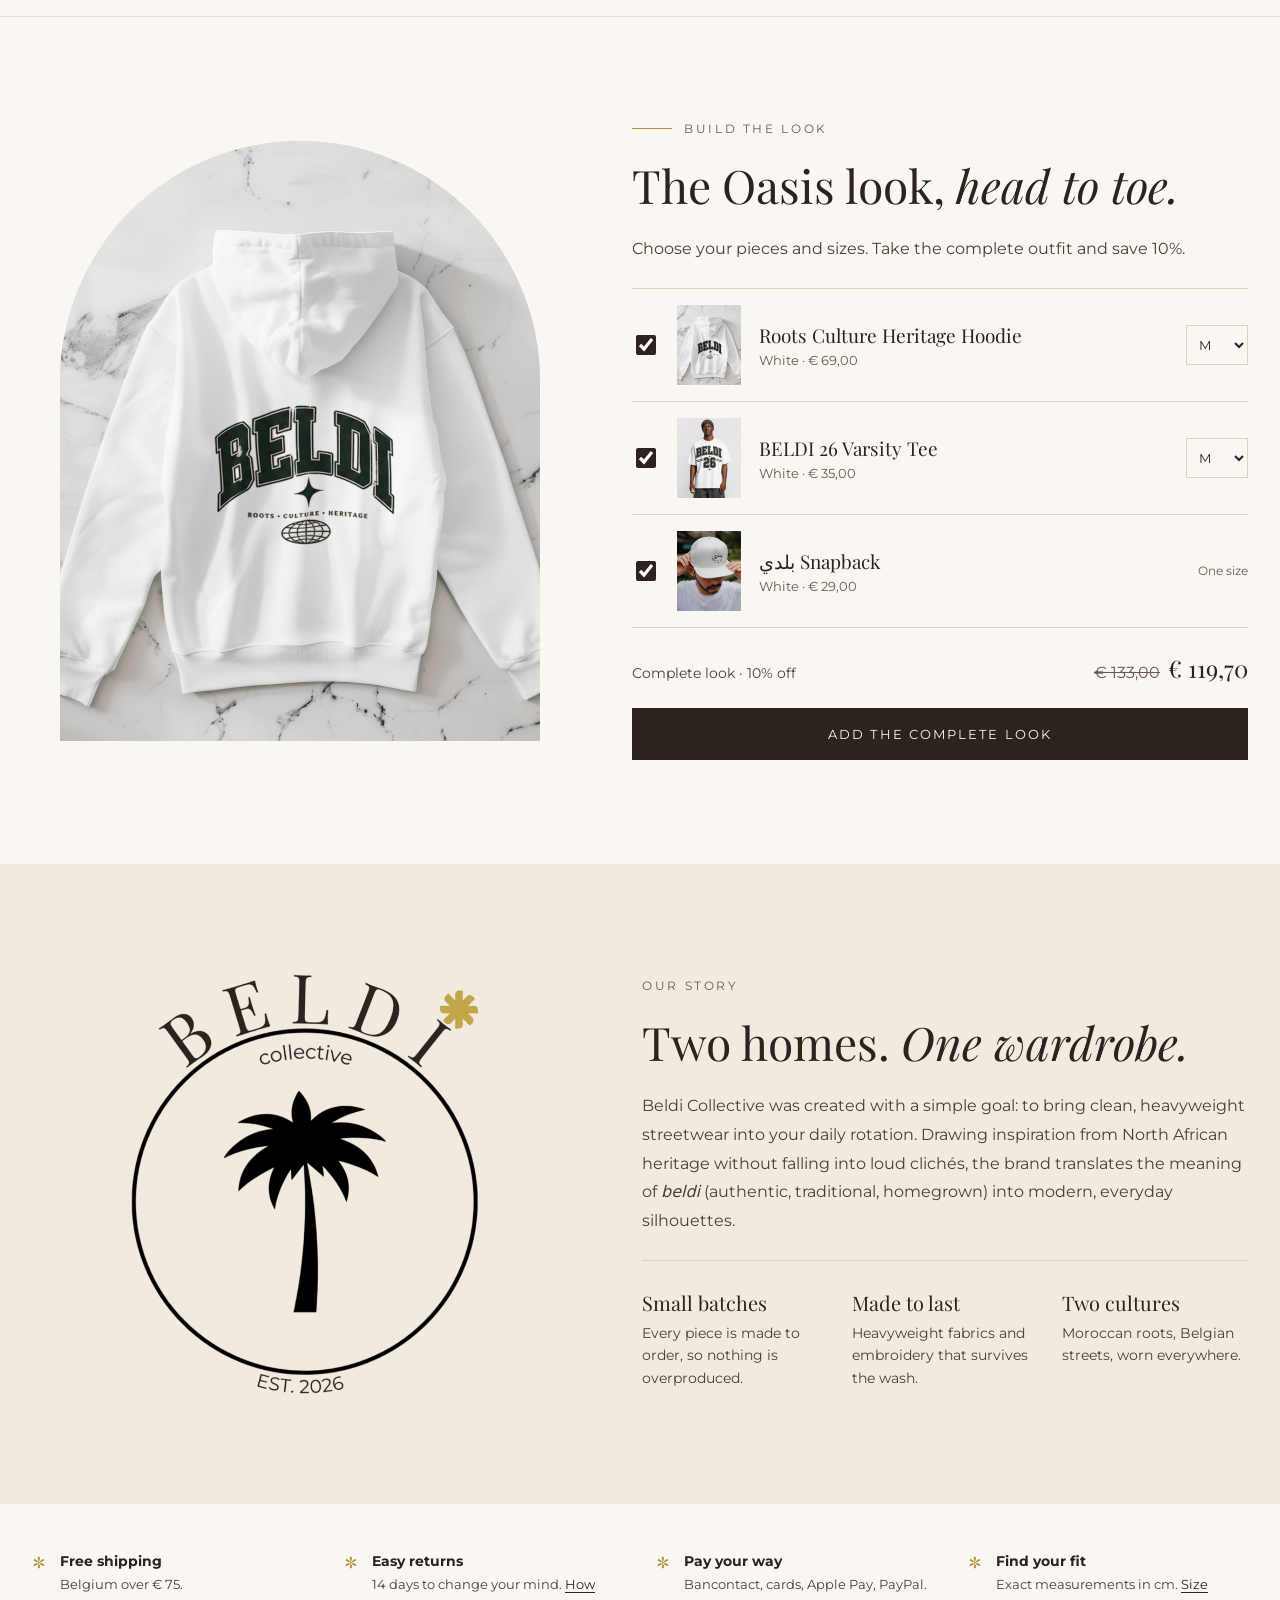
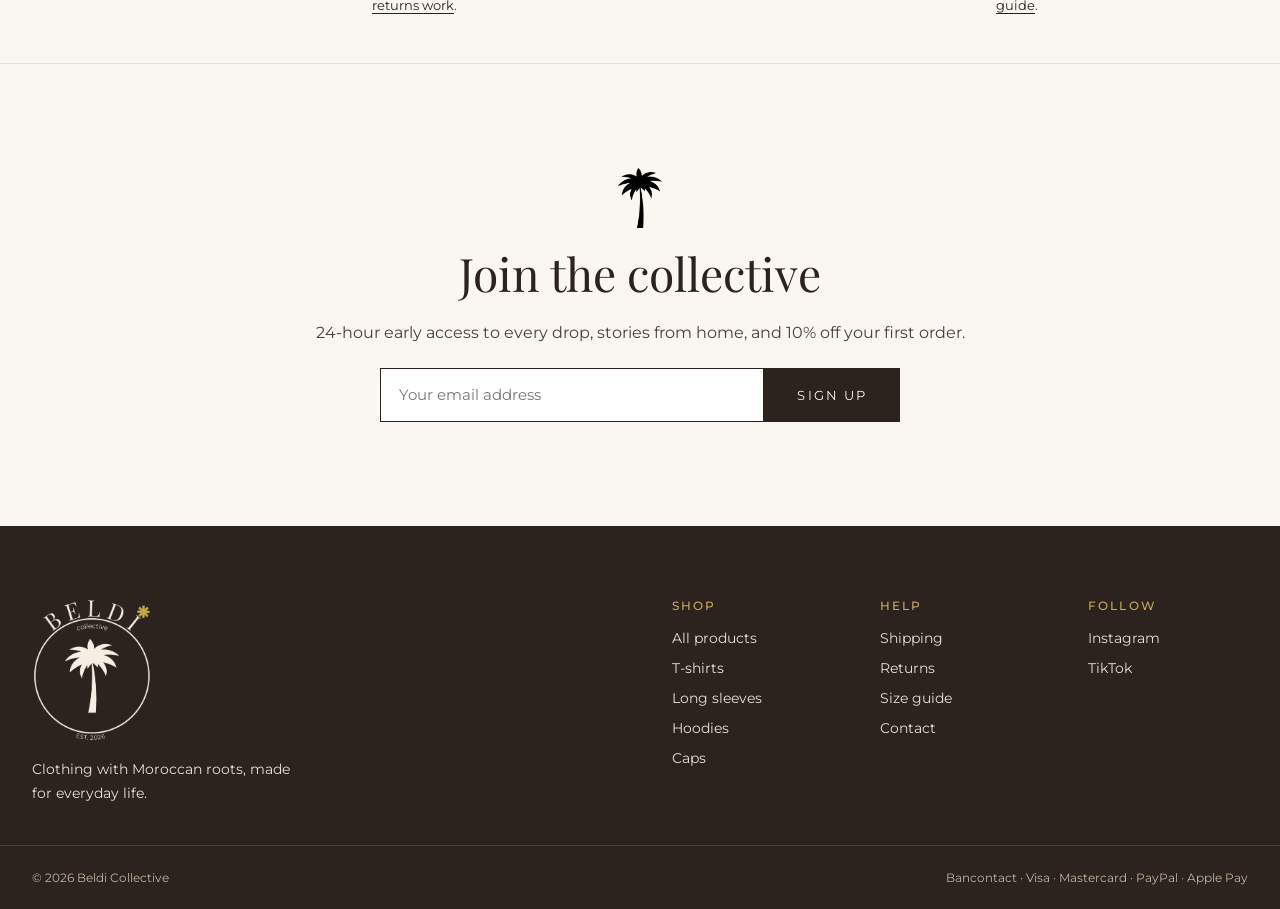
==== commit c1a882eb: "Update site 15/11/2026  1:25:15,15" ====
--- a/index.html
+++ b/index.html
@@ -12,7 +12,7 @@
   <link rel="preconnect" href="https://fonts.googleapis.com">
   <link rel="preconnect" href="https://fonts.gstatic.com" crossorigin>
   <link href="https://fonts.googleapis.com/css2?family=Playfair+Display:ital,wght@0,400;0,500;1,400&family=Montserrat:wght@400;500;600&display=swap" rel="stylesheet">
-  <link rel="stylesheet" href="css/style.css?v=20261114a">
+  <link rel="stylesheet" href="css/style.css?v=20261115a">
   <script type="application/ld+json">
   {"@context":"https://schema.org","@type":"Organization","name":"Beldi Collective","foundingDate":"2026","description":"Everyday clothing with Moroccan roots, designed in Belgium.","logo":"assets/logo.png"}
   </script>
@@ -45,7 +45,7 @@
       <div class="hero-copy">
         <p class="eyebrow">Collection 01 · Est. 2026</p>
         <h1 class="h1">Rooted in the land.<br><em>Cut for the city.</em></h1>
-        <p class="lead" style="max-width:460px">Everyday clothing with Moroccan roots: honest fabrics, easy shapes and the quiet warmth of home, made for life in Europe.</p>
+        <p class="lead" style="max-width:460px">Everyday streetwear rooted in heritage: honest fabrics, structured shapes, and the quiet warmth of home, built for the streets.</p>
         <div class="hero-actions">
           <a class="btn" href="shop.html">Shop Collection 01</a>
           <a class="btn ghost" href="#early">Get early access</a>
@@ -136,8 +136,7 @@
         <div class="story-copy">
           <p class="eyebrow plain">Our story</p>
           <h2 class="h2" id="story-title" style="font-size:clamp(34px,3.6vw,52px)">Two homes. <em>One wardrobe.</em></h2>
-          <p class="body">Beldi Collective was born between Morocco and Europe. We grew up with things that were made properly: bread from the neighbourhood oven, a djellaba cut by the tailor down the street. That's what beldi means to us, and it's how we want to make clothes.</p>
-          <p class="body">[Your story: who started Beldi, what the palm stands for, why now.]</p>
+          <p class="body">Beldi Collective was created with a simple goal: to bring clean, heavyweight streetwear into your daily rotation. Drawing inspiration from North African heritage without falling into loud clichés, the brand translates the meaning of <em>beldi</em> (authentic, traditional, homegrown) into modern, everyday silhouettes.</p>
           <div class="values">
             <div><h3>Small batches</h3><p>Every piece is made to order, so nothing is overproduced.</p></div>
             <div><h3>Made to last</h3><p>Heavyweight fabrics and embroidery that survives the wash.</p></div>
@@ -150,9 +149,9 @@
     <section aria-label="Shopping with us" style="border-bottom:1px solid var(--line)">
       <div class="wrap trust">
         <div><span class="star" aria-hidden="true">*</span><div><strong>Free shipping</strong><p>Belgium over <span data-cfg="freeShippingThreshold"></span>.</p></div></div>
-        <div><span class="star" aria-hidden="true">*</span><div><strong>Easy returns</strong><p><span data-cfg="returnsDays"></span> days on unworn pieces.</p></div></div>
+        <div><span class="star" aria-hidden="true">*</span><div><strong>Easy returns</strong><p><span data-cfg="returnsDays"></span> days to change your mind. <a href="returns.html">How returns work</a>.</p></div></div>
         <div><span class="star" aria-hidden="true">*</span><div><strong>Pay your way</strong><p>Bancontact, cards, Apple Pay, PayPal.</p></div></div>
-        <div><span class="star" aria-hidden="true">*</span><div><strong>Find your fit</strong><p>Size guide on every product page.</p></div></div>
+        <div><span class="star" aria-hidden="true">*</span><div><strong>Find your fit</strong><p>Exact measurements in cm. <a href="size-guide.html">Size guide</a>.</p></div></div>
       </div>
     </section>
 
@@ -174,14 +173,14 @@
     <div class="wrap footer-top">
       <div class="footer-brand"><img src="assets/logo-cream.png" alt="Beldi Collective"><p>Clothing with Moroccan roots, made for everyday life.</p></div>
       <nav class="footer-col" aria-labelledby="f-shop"><h2 id="f-shop">Shop</h2><a href="shop.html">All products</a><a href="shop.html?c=tees">T-shirts</a><a href="shop.html?c=longsleeves">Long sleeves</a><a href="shop.html?c=hoodies">Hoodies</a><a href="shop.html?c=caps">Caps</a></nav>
-      <nav class="footer-col" aria-labelledby="f-help"><h2 id="f-help">Help</h2><a href="product.html?p=atlas-heavy-tee#details">Shipping</a><a href="product.html?p=atlas-heavy-tee#details">Returns</a><a href="product.html?p=atlas-heavy-tee#size-guide">Size guide</a><a href="mailto:hello@example.com">Contact</a></nav>
+      <nav class="footer-col" aria-labelledby="f-help"><h2 id="f-help">Help</h2><a href="shipping.html">Shipping</a><a href="returns.html">Returns</a><a href="size-guide.html">Size guide</a><a href="mailto:hello@example.com">Contact</a></nav>
       <nav class="footer-col" aria-labelledby="f-follow"><h2 id="f-follow">Follow</h2><a href="#">Instagram</a><a href="#">TikTok</a></nav>
     </div>
     <div class="wrap footer-bottom"><span>© <span data-year>2026</span> Beldi Collective</span><span>Bancontact · Visa · Mastercard · PayPal · Apple Pay</span></div>
   </footer>
 
-  <script src="js/config.js?v=20261114a"></script>
-  <script src="js/store.js?v=20261114a"></script>
-  <script src="js/home.js?v=20261114a"></script>
+  <script src="js/config.js?v=20261115a"></script>
+  <script src="js/store.js?v=20261115a"></script>
+  <script src="js/home.js?v=20261115a"></script>
 </body>
 </html>
--- a/css/style.css
+++ b/css/style.css
@@ -281,3 +281,12 @@
 }
 
 @media (prefers-reduced-motion: reduce) { *, *::before, *::after { transition: none !important; scroll-behavior: auto !important; } }
+
+/* Help pages (returns, shipping, size guide) */
+.legal h2 { margin: 40px 0 12px; }
+.legal h2:first-child { margin-top: 8px; }
+.legal p, .legal ul { margin: 0 0 16px; }
+.legal ul { padding-left: 20px; }
+.legal li { margin-bottom: 8px; }
+.legal a, .acc-body a, .trust a { text-decoration: underline; text-underline-offset: 3px; }
+.legal > * { max-width: 720px; }
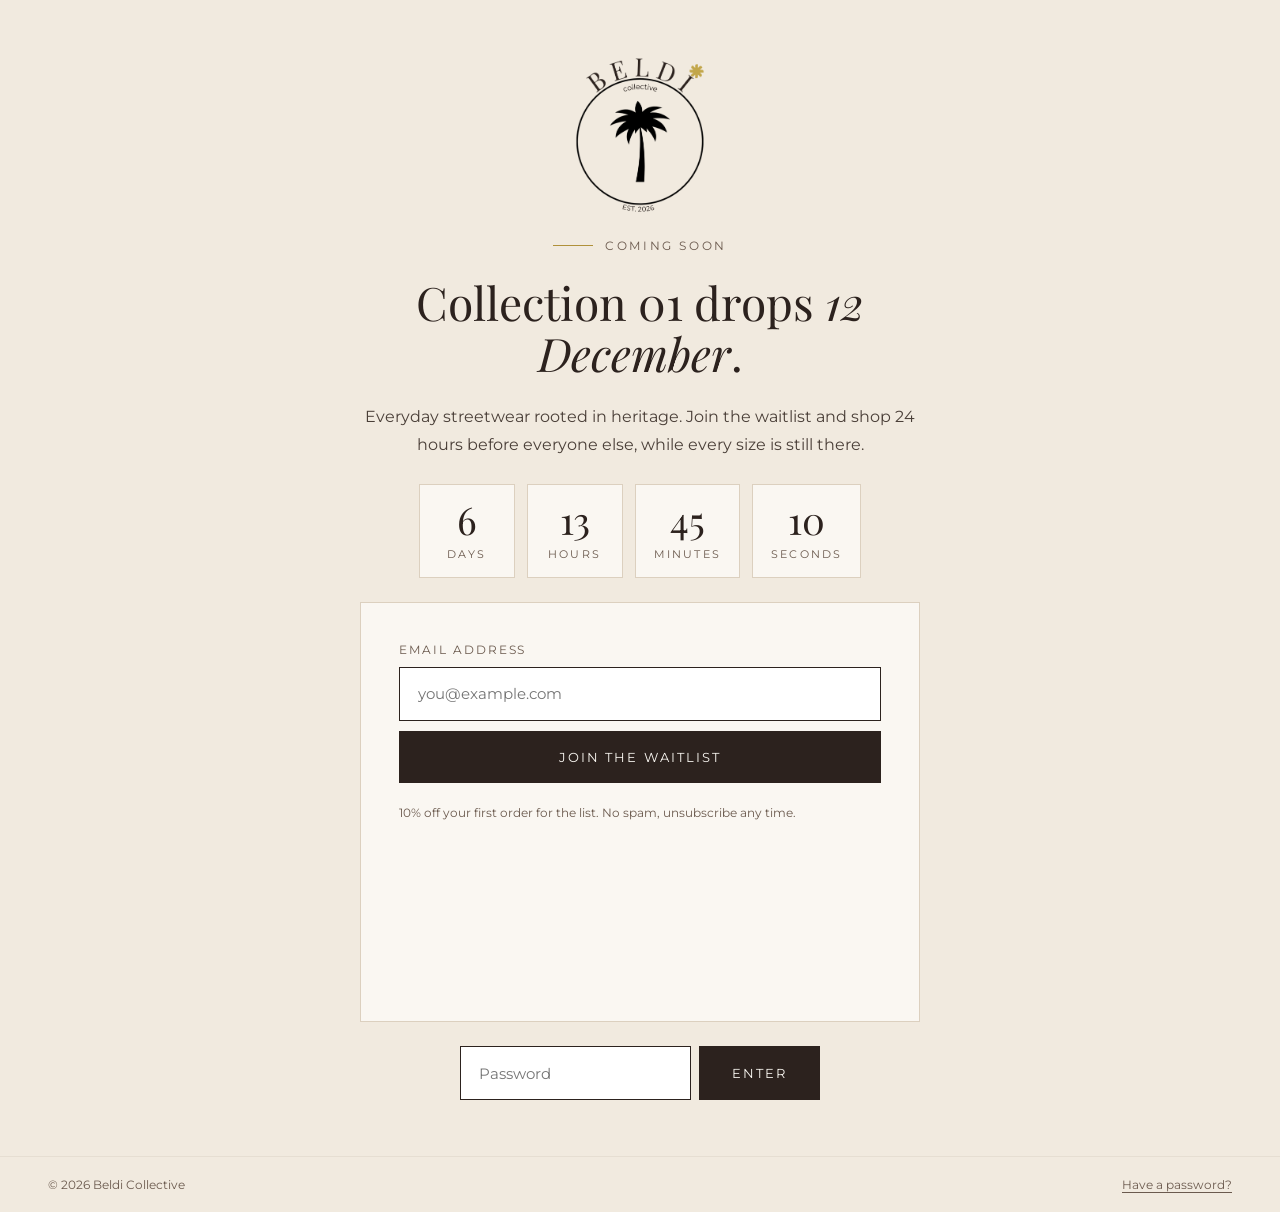
==== commit a2f77ef5: "Update site 15/11/2026  1:40:40,91" ====
--- a/index.html
+++ b/index.html
@@ -16,6 +16,8 @@
   <script type="application/ld+json">
   {"@context":"https://schema.org","@type":"Organization","name":"Beldi Collective","foundingDate":"2026","description":"Everyday clothing with Moroccan roots, designed in Belgium.","logo":"assets/logo.png"}
   </script>
+  <meta name="robots" content="noindex">
+  <script src="js/gate.js?v=20261115b"></script>
 </head>
 <body>
   <a class="sr-only" href="#main">Skip to content</a>
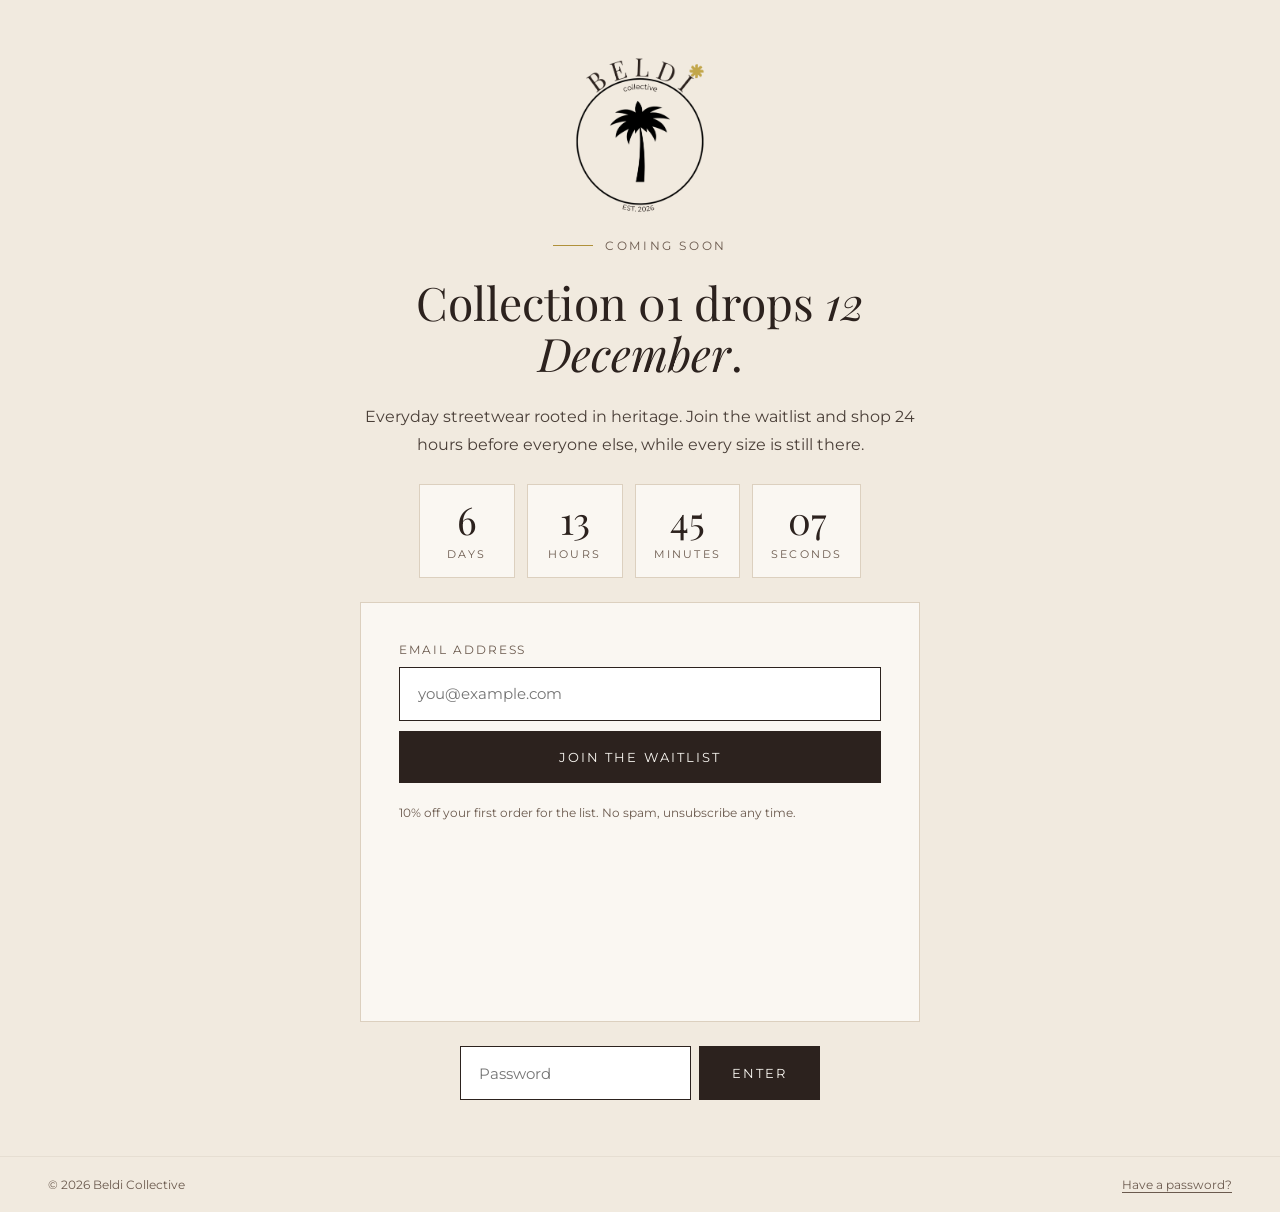
==== commit 62202aff: "Update site 15/11/2026  1:41:57,44" ====
--- a/index.html
+++ b/index.html
@@ -17,7 +17,7 @@
   {"@context":"https://schema.org","@type":"Organization","name":"Beldi Collective","foundingDate":"2026","description":"Everyday clothing with Moroccan roots, designed in Belgium.","logo":"assets/logo.png"}
   </script>
   <meta name="robots" content="noindex">
-  <script src="js/gate.js?v=20261115b"></script>
+  <script src="js/gate.js?v=20261115c"></script>
 </head>
 <body>
   <a class="sr-only" href="#main">Skip to content</a>
